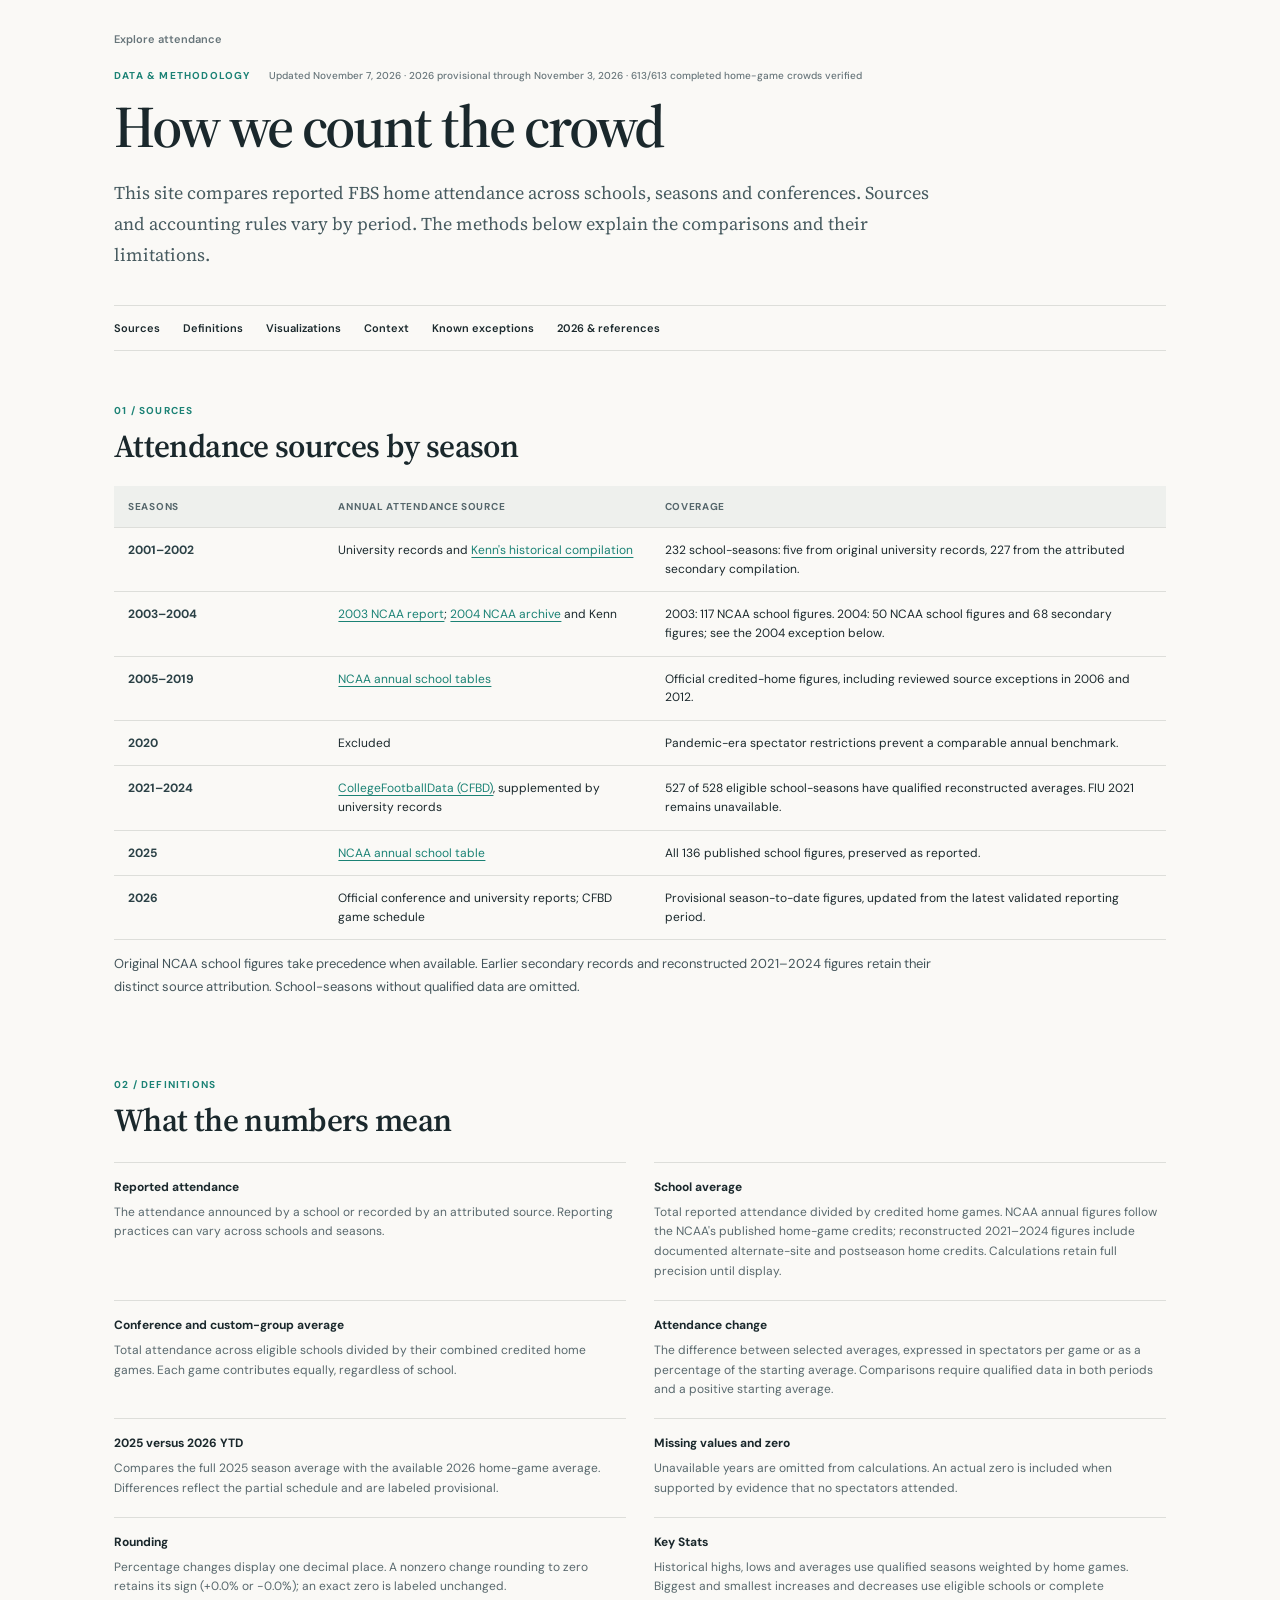
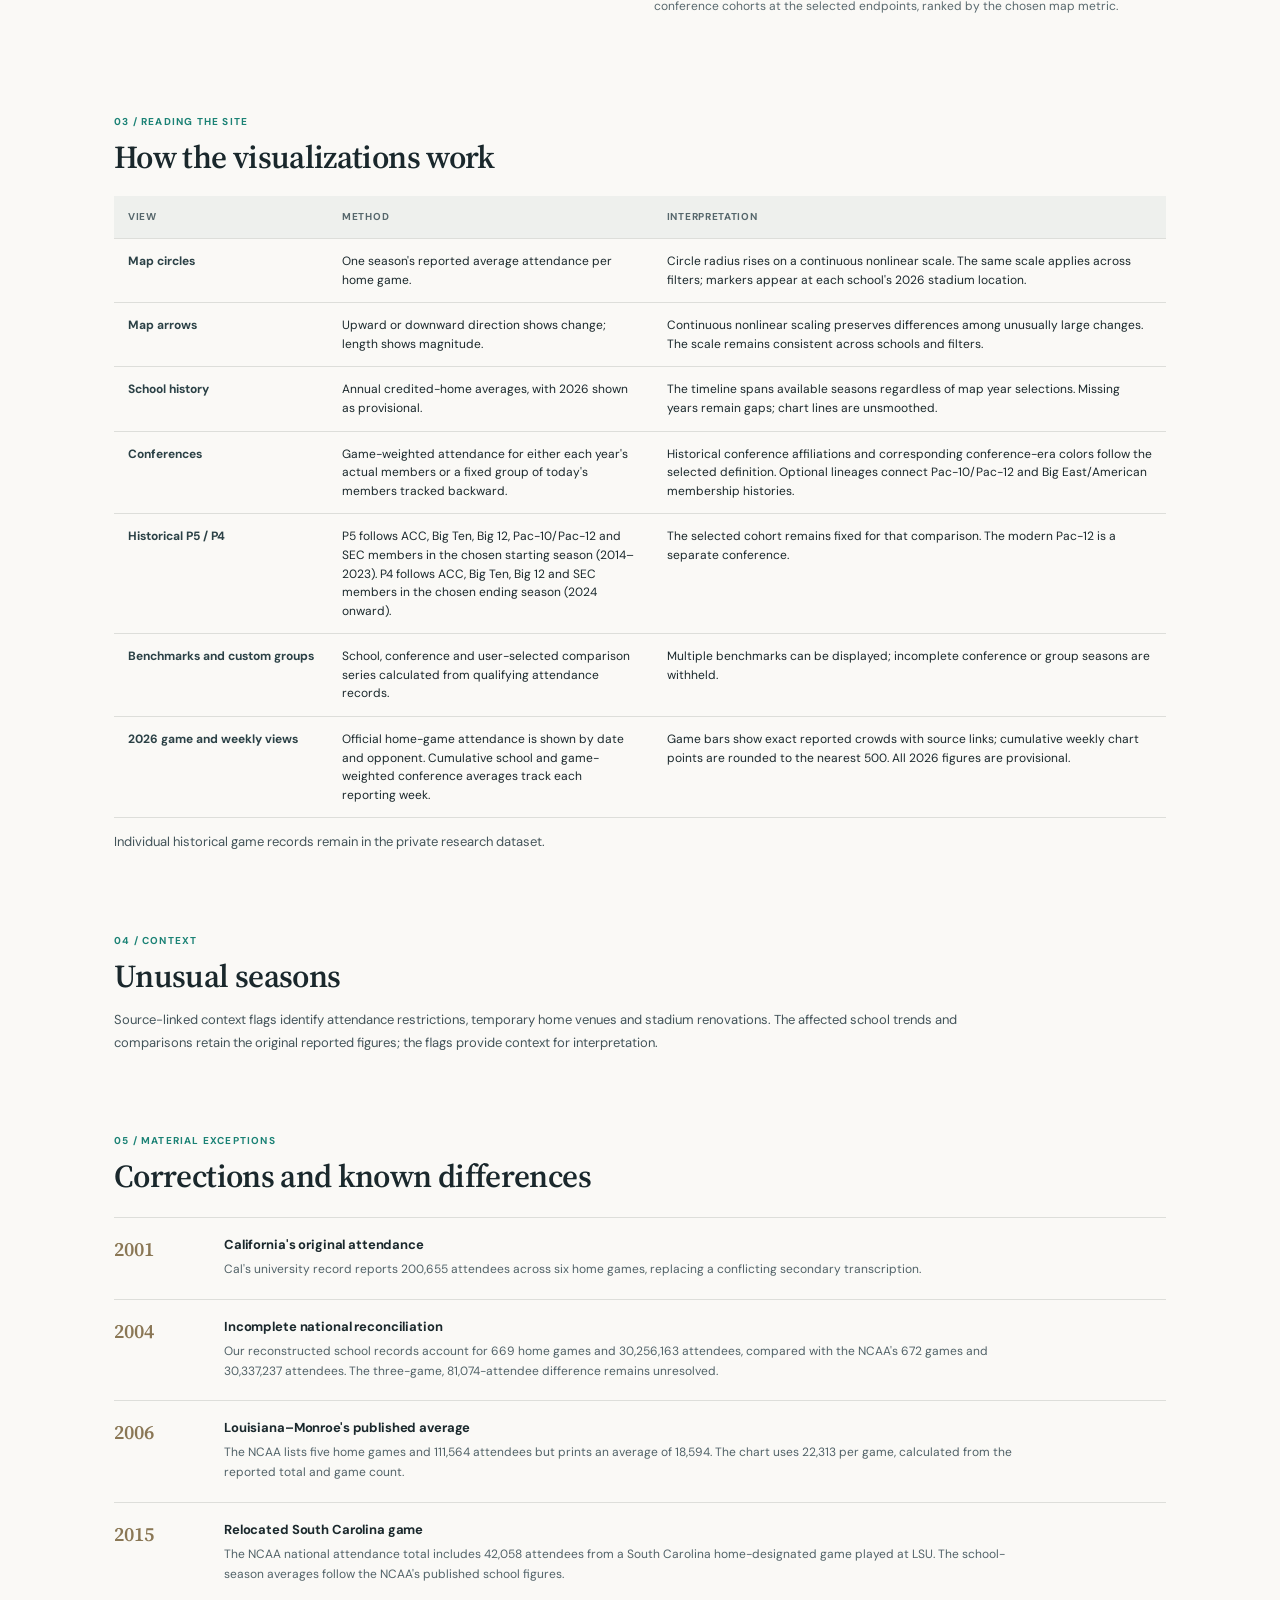
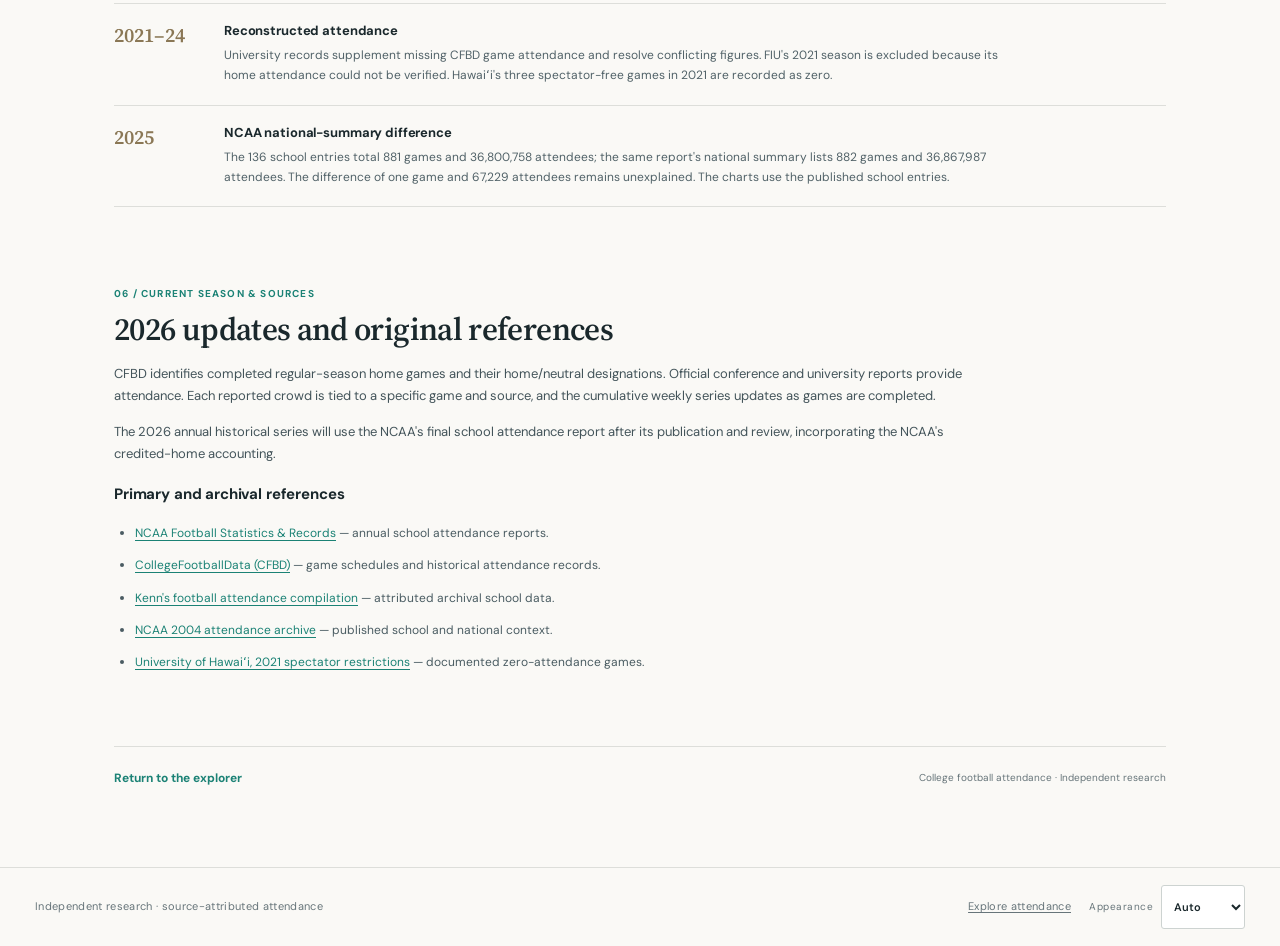
==== methodology.html @ cfe9e7eb "Remove decorative arrow glyphs from public explorer" ====
<!doctype html>
<html lang="en">
<head>
  <meta charset="utf-8">
  <meta name="viewport" content="width=device-width, initial-scale=1">
  <meta name="theme-color" content="#faf9f6">
  <meta name="description" content="Sources, calculations and limits of the college football attendance visualization.">
  <title>Data &amp; Methodology | The United States of Football</title>
  <link rel="preconnect" href="https://fonts.googleapis.com">
  <link rel="preconnect" href="https://fonts.gstatic.com" crossorigin>
  <link href="https://fonts.googleapis.com/css2?family=DM+Sans:wght@400;500;600;700&family=Source+Serif+4:wght@400;600&display=swap" rel="stylesheet">
  <link rel="stylesheet" href="./styles.css">
  <script src="./theme.js"></script>
  <link rel="stylesheet" href="./methodology.css">
</head>
<body>
<a class="skip-link" href="#methodology-content">Skip to methodology</a>
<main id="methodology-content" class="methodology-main">
  <a class="methodology-back" href="./index.html">Explore attendance</a>
  <div class="methodology-eyebrow">DATA &amp; METHODOLOGY <span>Updated November 7, 2026 · <span data-ytd-status>2026 data: provisional</span></span></div>
  <h1>How we count the crowd</h1>
  <p class="methodology-deck">This site compares reported FBS home attendance across schools, seasons and conferences. Sources and accounting rules vary by period. The methods below explain the comparisons and their limitations.</p>

  <nav class="methodology-jumps" aria-label="On this page">
    <a href="#sources">Sources</a>
    <a href="#metrics">Definitions</a>
    <a href="#views">Visualizations</a>
    <a href="#disruptions">Context</a>
    <a href="#adjustments">Known exceptions</a>
    <a href="#updates">2026 &amp; references</a>
  </nav>

  <section id="sources" class="methodology-section">
    <span class="section-index">01 / SOURCES</span>
    <h2>Attendance sources by season</h2>
    <div class="table-scroll" role="region" aria-label="Historical attendance sources by period" tabindex="0">
      <table class="methodology-table"><thead><tr><th>Seasons</th><th>Annual attendance source</th><th>Coverage</th></tr></thead><tbody>
        <tr><th scope="row">2001–2002</th><td>University records and <a href="https://kenn.com/blog/sports-attendance/ncaa-football-attendance/">Kenn's historical compilation</a></td><td>232 school-seasons: five from original university records, 227 from the attributed secondary compilation.</td></tr>
        <tr><th scope="row">2003–2004</th><td><a href="https://s3.amazonaws.com/fs.ncaa.org/Docs/stats/football_records/Attendance/2003.pdf">2003 NCAA report</a>; <a href="https://ncaanewsarchive.s3.amazonaws.com/2005/Association-wide/football-attendance-holding-steady-despite-fewer-contests---1-31-05-ncaa-news.html">2004 NCAA archive</a> and Kenn</td><td>2003: 117 NCAA school figures. 2004: 50 NCAA school figures and 68 secondary figures; see the 2004 exception below.</td></tr>
        <tr><th scope="row">2005–2019</th><td><a href="https://www.ncaa.org/championships/statistics-and-records/football/">NCAA annual school tables</a></td><td>Official credited-home figures, including reviewed source exceptions in 2006 and 2012.</td></tr>
        <tr><th scope="row">2020</th><td>Excluded</td><td>Pandemic-era spectator restrictions prevent a comparable annual benchmark.</td></tr>
        <tr><th scope="row">2021–2024</th><td><a href="https://collegefootballdata.com/">CollegeFootballData (CFBD)</a>, supplemented by university records</td><td>527 of 528 eligible school-seasons have qualified reconstructed averages. FIU 2021 remains unavailable.</td></tr>
        <tr><th scope="row">2025</th><td><a href="https://s3.amazonaws.com/fs.ncaa.org/Docs/stats/football_records/Attend.pdf">NCAA annual school table</a></td><td>All 136 published school figures, preserved as reported.</td></tr>
        <tr><th scope="row">2026</th><td>Official conference and university reports; CFBD game schedule</td><td>Provisional season-to-date figures, updated from the latest validated reporting period.</td></tr>
      </tbody></table>
    </div>
    <p>Original NCAA school figures take precedence when available. Earlier secondary records and reconstructed 2021–2024 figures retain their distinct source attribution. School-seasons without qualified data are omitted.</p>
  </section>

  <section id="metrics" class="methodology-section">
    <span class="section-index">02 / DEFINITIONS</span>
    <h2>What the numbers mean</h2>
    <dl class="methodology-definitions">
      <div><dt>Reported attendance</dt><dd>The attendance announced by a school or recorded by an attributed source. Reporting practices can vary across schools and seasons.</dd></div>
      <div><dt>School average</dt><dd>Total reported attendance divided by credited home games. NCAA annual figures follow the NCAA's published home-game credits; reconstructed 2021–2024 figures include documented alternate-site and postseason home credits. Calculations retain full precision until display.</dd></div>
      <div><dt>Conference and custom-group average</dt><dd>Total attendance across eligible schools divided by their combined credited home games. Each game contributes equally, regardless of school.</dd></div>
      <div><dt>Attendance change</dt><dd>The difference between selected averages, expressed in spectators per game or as a percentage of the starting average. Comparisons require qualified data in both periods and a positive starting average.</dd></div>
      <div><dt>2025 versus 2026 YTD</dt><dd>Compares the full 2025 season average with the available 2026 home-game average. Differences reflect the partial schedule and are labeled provisional.</dd></div>
      <div><dt>Missing values and zero</dt><dd>Unavailable years are omitted from calculations. An actual zero is included when supported by evidence that no spectators attended.</dd></div>
      <div><dt>Rounding</dt><dd>Percentage changes display one decimal place. A nonzero change rounding to zero retains its sign (+0.0% or −0.0%); an exact zero is labeled unchanged.</dd></div>
      <div><dt>Key Stats</dt><dd>Historical highs, lows and averages use qualified seasons weighted by home games. Biggest and smallest increases and decreases use eligible schools or complete conference cohorts at the selected endpoints, ranked by the chosen map metric.</dd></div>
    </dl>
  </section>

  <section id="views" class="methodology-section">
    <span class="section-index">03 / READING THE SITE</span>
    <h2>How the visualizations work</h2>
    <div class="table-scroll" role="region" aria-label="How to read attendance visualizations" tabindex="0">
      <table class="methodology-table"><thead><tr><th>View</th><th>Method</th><th>Interpretation</th></tr></thead><tbody>
        <tr><th scope="row">Map circles</th><td>One season's reported average attendance per home game.</td><td>Circle radius rises on a continuous nonlinear scale. The same scale applies across filters; markers appear at each school's 2026 stadium location.</td></tr>
        <tr><th scope="row">Map arrows</th><td>Upward or downward direction shows change; length shows magnitude.</td><td>Continuous nonlinear scaling preserves differences among unusually large changes. The scale remains consistent across schools and filters.</td></tr>
        <tr><th scope="row">School history</th><td>Annual credited-home averages, with 2026 shown as provisional.</td><td>The timeline spans available seasons regardless of map year selections. Missing years remain gaps; chart lines are unsmoothed.</td></tr>
        <tr><th scope="row">Conferences</th><td>Game-weighted attendance for either each year's actual members or a fixed group of today's members tracked backward.</td><td>Historical conference affiliations and corresponding conference-era colors follow the selected definition. Optional lineages connect Pac-10/Pac-12 and Big East/American membership histories.</td></tr>
        <tr><th scope="row">Historical P5 / P4</th><td>P5 follows ACC, Big Ten, Big 12, Pac-10/Pac-12 and SEC members in the chosen starting season (2014–2023). P4 follows ACC, Big Ten, Big 12 and SEC members in the chosen ending season (2024 onward).</td><td>The selected cohort remains fixed for that comparison. The modern Pac-12 is a separate conference.</td></tr>
        <tr><th scope="row">Benchmarks and custom groups</th><td>School, conference and user-selected comparison series calculated from qualifying attendance records.</td><td>Multiple benchmarks can be displayed; incomplete conference or group seasons are withheld.</td></tr>
        <tr><th scope="row">2026 game and weekly views</th><td>Official home-game attendance is shown by date and opponent. Cumulative school and game-weighted conference averages track each reporting week.</td><td>Game bars show exact reported crowds with source links; cumulative weekly chart points are rounded to the nearest 500. All 2026 figures are provisional.</td></tr>
      </tbody></table>
    </div>
    <p>Individual historical game records remain in the private research dataset.</p>
  </section>

  <section id="disruptions" class="methodology-section">
    <span class="section-index">04 / CONTEXT</span>
    <h2>Unusual seasons</h2>
    <p>Source-linked context flags identify attendance restrictions, temporary home venues and stadium renovations. The affected school trends and comparisons retain the original reported figures; the flags provide context for interpretation.</p>
  </section>

  <section id="adjustments" class="methodology-section">
    <span class="section-index">05 / MATERIAL EXCEPTIONS</span>
    <h2>Corrections and known differences</h2>
    <div class="exception-list">
      <article><div class="exception-year">2001</div><div><h3>California's original attendance</h3><p>Cal's university record reports 200,655 attendees across six home games, replacing a conflicting secondary transcription.</p></div></article>
      <article><div class="exception-year">2004</div><div><h3>Incomplete national reconciliation</h3><p>Our reconstructed school records account for 669 home games and 30,256,163 attendees, compared with the NCAA's 672 games and 30,337,237 attendees. The three-game, 81,074-attendee difference remains unresolved.</p></div></article>
      <article><div class="exception-year">2006</div><div><h3>Louisiana–Monroe's published average</h3><p>The NCAA lists five home games and 111,564 attendees but prints an average of 18,594. The chart uses 22,313 per game, calculated from the reported total and game count.</p></div></article>
      <article><div class="exception-year">2015</div><div><h3>Relocated South Carolina game</h3><p>The NCAA national attendance total includes 42,058 attendees from a South Carolina home-designated game played at LSU. The school-season averages follow the NCAA's published school figures.</p></div></article>
      <article><div class="exception-year">2021–24</div><div><h3>Reconstructed attendance</h3><p>University records supplement missing CFBD game attendance and resolve conflicting figures. FIU's 2021 season is excluded because its home attendance could not be verified. Hawaiʻi's three spectator-free games in 2021 are recorded as zero.</p></div></article>
      <article><div class="exception-year">2025</div><div><h3>NCAA national-summary difference</h3><p>The 136 school entries total 881 games and 36,800,758 attendees; the same report's national summary lists 882 games and 36,867,987 attendees. The difference of one game and 67,229 attendees remains unexplained. The charts use the published school entries.</p></div></article>
    </div>
  </section>

  <section id="updates" class="methodology-section">
    <span class="section-index">06 / CURRENT SEASON &amp; SOURCES</span>
    <h2>2026 updates and original references</h2>
    <p>CFBD identifies completed regular-season home games and their home/neutral designations. Official conference and university reports provide attendance. Each reported crowd is tied to a specific game and source, and the cumulative weekly series updates as games are completed.</p>
    <p>The 2026 annual historical series will use the NCAA's final school attendance report after its publication and review, incorporating the NCAA's credited-home accounting.</p>
    <h3>Primary and archival references</h3>
    <ul class="methodology-references">
      <li><a href="https://www.ncaa.org/championships/statistics-and-records/football/">NCAA Football Statistics &amp; Records</a> — annual school attendance reports.</li>
      <li><a href="https://collegefootballdata.com/">CollegeFootballData (CFBD)</a> — game schedules and historical attendance records.</li>
      <li><a href="https://kenn.com/blog/sports-attendance/ncaa-football-attendance/">Kenn's football attendance compilation</a> — attributed archival school data.</li>
      <li><a href="https://ncaanewsarchive.s3.amazonaws.com/2005/Association-wide/football-attendance-holding-steady-despite-fewer-contests---1-31-05-ncaa-news.html">NCAA 2004 attendance archive</a> — published school and national context.</li>
      <li><a href="https://hawaiiathletics.com/news/2021/11/1/football-warriors-host-aztecs-in-first-full-capacity-crowd-at-ching-complex.aspx">University of Hawaiʻi, 2021 spectator restrictions</a> — documented zero-attendance games.</li>
    </ul>
  </section>

  <div class="methodology-bottom"><a href="./index.html">Return to the explorer</a><span>College football attendance · Independent research</span></div>
</main>
<footer class="site-footer">
  <span>Independent research · source-attributed attendance</span>
  <div class="site-footer-actions">
    <a href="./index.html">Explore attendance</a>
    <label class="theme-picker footer-theme"><span>Appearance</span><select id="themeMode" aria-label="Appearance" title="Appearance"><option value="auto">Auto</option><option value="light">Light</option><option value="dark">Dark</option></select></label>
  </div>
</footer>
<script type="module">
  const nodes = document.querySelectorAll("[data-ytd-status]");
  try {
    const response = await fetch("./data/freshness.json", {cache: "no-store"});
    if (!response.ok) throw new Error("Audit not accessible");
    const audit = await response.json();
    if (audit.season_status !== "provisional" || !Number.isInteger(audit.matched_games) ||
        !Number.isInteger(audit.qualifying_games) || audit.matched_games > audit.qualifying_games)
      throw new Error("Invalid provisional audit");
    const when = new Date(audit.data_through).toLocaleDateString("en-US", {
      timeZone: "UTC", year: "numeric", month: "long", day: "numeric"
    });
    const label = "2026 provisional through " + when + " · " +
      audit.matched_games + "/" + audit.qualifying_games + " completed home-game crowds verified" +
      (audit.missing_games ? " · " + audit.missing_games + " missing" : "");
    nodes.forEach(node => {node.textContent = label;});
  } catch {
    nodes.forEach(node => {node.textContent = "2026 provisional YTD · latest audit unavailable";});
  }
</script>
</body>
</html>
---- styles.css ----
:root{--paper:#faf9f6;--ink:#1a282c;--soft:#67757a;--rule:#dddeda;--rise:#1b8275;--fall:#ba6046;--neutral:#52636a;--gold:#a78c50;}
*{box-sizing:border-box}
html{scroll-behavior:smooth}
body{margin:0;background:var(--paper);color:var(--ink);font:14px/1.5 "DM Sans",Arial,sans-serif;-webkit-font-smoothing:antialiased}
button,select{font:inherit}
button{cursor:pointer}
button:focus-visible,select:focus-visible,a:focus-visible,input:focus-visible,summary:focus-visible,[role="button"]:focus-visible{outline:2px solid #bd8940;outline-offset:3px}
a{color:var(--rise);text-underline-offset:3px}
[hidden]{display:none!important}
.visually-hidden{position:absolute;width:1px;height:1px;padding:0;margin:-1px;overflow:hidden;clip:rect(0,0,0,0);white-space:nowrap;border:0}
.skip-link{position:absolute;top:-80px;left:12px;padding:8px;background:white;z-index:50}
.skip-link:focus{top:12px}
main{max-width:1258px;margin:0 auto;padding:0 24px 50px}
.page-intro{display:flex;align-items:baseline;justify-content:space-between;gap:24px;padding:25px 0 20px}
.page-intro h1{font:600 clamp(21px,2.4vw,30px)/1.18 "Source Serif 4",Georgia,serif;letter-spacing:-.018em;margin:0}
.page-intro p{margin:0;color:var(--soft);font-size:12px;white-space:nowrap}
.controls-bar{border-block:1px solid var(--rule);padding:11px 0;display:flex;gap:12px;align-items:end;flex-wrap:wrap}
.field{display:flex;flex-direction:column;gap:4px;min-width:82px}
.field>span{font-size:10px;letter-spacing:.075em;font-weight:700;color:var(--soft)}
.field select{height:34px;width:100%;min-width:0;padding:5px 25px 5px 8px;border:1px solid #cdd3d1;border-radius:3px;background:#fff;color:var(--ink);max-width:100%}
.field select:hover{border-color:#8e9a9c}
.comparison-divider{align-self:end;line-height:34px;color:var(--soft)}
.focus-field{min-width:190px;max-width:230px;flex:1.1}
.conference-field{min-width:147px;max-width:205px;flex:1}
.school-field{min-width:177px;max-width:250px;flex:1.4}
.metric-switch{display:flex;align-items:center;border:1px solid #cdd3d1;border-radius:3px;margin-left:auto;overflow:hidden;min-height:34px}
.metric-button{background:transparent;border:0;color:#49585d;font-size:12px;padding:7px 10px;white-space:nowrap}
.metric-button+.metric-button{border-left:1px solid var(--rule)}
.metric-button:hover{background:#eff1ef}
.metric-button.active{background:#263e44;color:#fff}
.metric-button:disabled{cursor:not-allowed;opacity:.4}
.context-note{font-size:12px;color:var(--soft);margin:8px 0 12px;min-height:18px}
.map-layout{width:100%;display:grid;grid-template-columns:minmax(0,1.75fr) minmax(320px,1fr);gap:22px;align-items:start}
.map-card{min-width:0}
.map-topline{display:flex;align-items:baseline;justify-content:space-between;padding:3px 0 9px}
.map-topline h2{font:600 19px/1.2 "Source Serif 4",Georgia,serif;margin:0}
.map-topline span{color:var(--soft);font-size:12px;font-variant-numeric:tabular-nums}
.map-stage{position:relative;width:100%;max-width:1060px;margin:0 auto;aspect-ratio:960/585;overflow:hidden;touch-action:pan-y}
#atlasMap{width:100%;height:100%;display:block;outline:none;touch-action:none}
.state-shape{fill:#eff0eb;stroke:#d4dad5;stroke-width:.85;vector-effect:non-scaling-stroke}
.map-marker{cursor:pointer;outline:none}
.marker-hit-circle{fill:transparent;stroke:none;pointer-events:all}
.marker-hit-shaft,.marker-hit-tip{fill:none;stroke:transparent;stroke-width:12px;pointer-events:stroke;vector-effect:non-scaling-stroke;stroke-linecap:round;stroke-linejoin:round}
.marker-ring{stroke:#fff;stroke-width:1.15;vector-effect:non-scaling-stroke;pointer-events:none}
.marker-arrow{fill:none;stroke-linecap:round;vector-effect:non-scaling-stroke;opacity:.96;pointer-events:none}
.marker-tip{fill:none;stroke-linecap:round;stroke-linejoin:round;vector-effect:non-scaling-stroke;opacity:.96;pointer-events:none}
.map-marker.muted .marker-arrow,.map-marker.muted .marker-tip,.map-marker.muted .marker-ring{opacity:.17}
.map-marker.muted:hover .marker-arrow,.map-marker.muted:hover .marker-tip,.map-marker.muted:hover .marker-ring,
.map-marker.muted:focus-visible .marker-arrow,.map-marker.muted:focus-visible .marker-tip,.map-marker.muted:focus-visible .marker-ring{opacity:.85}
.map-marker.active .marker-arrow,.map-marker.active .marker-tip{opacity:1;filter:drop-shadow(0 0 2px #fff) drop-shadow(0 0 1px #182d32)}
.map-marker.active .marker-ring{stroke:#243d44;stroke-width:1.7px}
.map-marker.hovered .marker-arrow,.map-marker.hovered .marker-tip{opacity:1;stroke-width:2px;filter:drop-shadow(0 0 1.6px #fff) drop-shadow(0 0 1px #243d44)}
.map-marker.hovered .marker-ring{opacity:1;filter:drop-shadow(0 0 2px #fff)}
.map-tooltip{position:absolute;z-index:4;pointer-events:none;background:#fff;border:1px solid #d5dcd9;box-shadow:0 5px 20px #152f2a1c;padding:10px 12px;max-width:235px;min-width:150px;border-radius:3px;font-size:12px}
.map-tooltip b{display:block;font-size:13px}
.map-tooltip span{display:block;font-size:15px;font-weight:700;margin:3px 0}
.map-tooltip small{display:block;font-size:11px;color:var(--soft);line-height:1.4}
.map-school-chooser{position:absolute;z-index:6;width:235px;max-width:calc(100% - 12px);max-height:265px;overflow-y:auto;background:#fff;border:1px solid #d5dcd9;box-shadow:0 7px 22px #152f2a28;border-radius:4px;padding:5px;pointer-events:auto}
.map-school-chooser[hidden]{display:none}
.map-chooser-head{display:flex;align-items:center;justify-content:space-between;padding:4px 8px 6px;color:#34474b;font-size:12px}
.map-chooser-close{border:0;background:transparent;color:#52636a;font-size:19px;cursor:pointer;padding:0 3px;line-height:1.2}
.map-chooser-option{width:100%;display:flex;align-items:center;justify-content:space-between;gap:10px;border:0;border-top:1px solid #e8ece9;background:#fff;color:#20363b;text-align:left;padding:9px 8px;cursor:pointer;font-size:12px}
.map-chooser-option small{font-size:11px;color:#66777c;white-space:nowrap}
.map-chooser-option:hover,.map-chooser-option:focus-visible{background:#eef3f1;outline-offset:-2px}
@media (pointer:coarse){.marker-hit-shaft,.marker-hit-tip{stroke-width:18px}}
.map-zoom{position:absolute;bottom:9px;right:9px;display:flex;gap:2px}
.map-zoom button{width:32px;height:32px;border:1px solid #d2d6d2;background:#fff;color:#45545a;font-size:16px;border-radius:2px}
.map-zoom button:hover{background:#f1f2ef}
.map-zoom #zoomReset{font-size:10px;font-weight:600}
.map-footer{display:flex;align-items:center;justify-content:space-between;flex-wrap:wrap;gap:8px;border-top:1px solid var(--rule);padding:9px 0 0}
.map-legend{display:flex;align-items:center;gap:12px;flex-wrap:wrap;font-size:11px;color:#4e5b60}
.legend-item{display:flex;align-items:center;gap:5px;white-space:nowrap}
.legend-symbol{display:inline-block;width:9px;height:9px;border-radius:50%;background:var(--rise)}
.legend-symbol.rise,.legend-symbol.fall{width:15px;height:2px;border-radius:0;position:relative;transform-origin:center}
.legend-symbol.rise{color:var(--rise);transform:rotate(-26deg)}
.legend-symbol.fall{background:var(--fall);color:var(--fall);transform:rotate(26deg)}
.legend-symbol.rise::after,.legend-symbol.fall::after{content:"";position:absolute;right:-1px;top:-3px;width:6px;height:6px;border-top:2px solid currentColor;border-right:2px solid currentColor;transform:rotate(45deg)}
.legend-symbol.unavailable{background:transparent;border:1px solid #7f908f}
.legend-symbol.muted{background:#a4adab;opacity:.6}
.legend-symbol.flat{width:12px;height:2px;border-radius:0;background:#52636a;position:relative}
.legend-symbol.flat::after{content:"";position:absolute;right:0;top:-2.5px;width:5px;height:5px;border-top:1.6px solid #52636a;border-right:1.6px solid #52636a;transform:rotate(45deg)}
.map-length-key{display:flex;align-items:center;gap:13px;flex-wrap:wrap;margin:0 0 10px;font-size:11px;color:#667377}
.map-length-key[hidden],#flatLegendItem[hidden]{display:none}
.map-length-lead{font-weight:600;color:#4e5b60}
.map-length-samples{display:flex;align-items:center;gap:17px;flex-wrap:wrap}
.map-length-item{display:flex;align-items:center;gap:2px;white-space:nowrap;font-variant-numeric:tabular-nums}
.map-length-item svg{display:block;width:40px;height:30px;flex:none}
.map-footnote{font-size:11px;color:var(--soft)}
.legend-explainer{margin:4px 0 10px;font-size:11px;color:#778184}
.stats-grid{display:grid;grid-template-columns:repeat(2,minmax(0,1fr));border-block:1px solid var(--rule);gap:0;margin:0 0 17px;align-items:stretch}
.stat{padding:10px 8px;display:flex;flex-direction:column;align-items:start;gap:4px;min-width:0}
.stat:nth-of-type(odd){border-right:1px solid var(--rule)}
.stat:nth-of-type(-n+2){border-bottom:1px solid var(--rule)}
.stat span{font-size:10px;letter-spacing:.06em;color:var(--soft);font-weight:700;white-space:nowrap}
.stat strong{font:600 22px/1.15 "Source Serif 4",Georgia,serif;white-space:nowrap;font-variant-numeric:tabular-nums}
.stat small{font-size:11px;color:var(--soft);line-height:1.2;max-width:100%;overflow:hidden;text-overflow:ellipsis;white-space:nowrap}
.school-card{display:grid;grid-template-columns:repeat(2,minmax(0,1fr));column-gap:12px;row-gap:8px;padding:2px 0 6px;margin-bottom:9px}
.school-summary-heading{grid-column:1 / -1;min-width:0}
.school-summary-heading h2{font:600 21px/1.2 "Source Serif 4",Georgia,serif;margin:0;color:var(--ink)}
.school-summary-heading h2::after{content:none}
.conference-link{background:none;border:0;padding:2px 0;color:#526975;font-size:11px;text-align:left;text-decoration:underline;text-decoration-style:dotted;text-underline-offset:3px}
.conference-link:hover{color:#1b8275}
.school-stat{display:flex;flex-direction:column;gap:2px;min-width:95px}
.school-stat--change{grid-column:1/-1}
.school-stat span{font-size:10px;color:var(--soft)}
.school-stat strong{font-size:19px;letter-spacing:-.025em;font-variant-numeric:tabular-nums}
.school-source{display:flex;grid-column:1/-1;gap:8px;align-items:center;color:var(--soft);font-size:11px;max-width:none}
.school-source a{white-space:nowrap}
.school-source[hidden]{display:none}
.source-exception{grid-column:1/-1;font-size:11px;color:#6b6660;margin:0}
.trends-section,.game-details-section{margin:22px 0 26px}
.section-heading{display:flex;align-items:baseline;gap:15px;flex-wrap:wrap;margin-bottom:13px}
.section-heading h2{font:600 21px/1.25 "Source Serif 4",Georgia,serif;margin:0}
.section-subtitle{font-size:11px;color:var(--soft)}
.trend-controls{display:flex;align-items:end;gap:12px;flex-wrap:wrap}
.trend-controls .field{min-width:165px;max-width:285px}
.additional-benchmark-row{display:flex;flex-basis:100%;width:100%;align-items:end;flex-wrap:wrap;gap:12px;padding-top:3px}
.additional-benchmark-row .field{flex:0 1 300px}
.season-availability-note{font-size:11px;line-height:1.5;color:var(--soft);margin:7px 0 0}
.subtle-check{font-size:11px;color:var(--soft);display:flex;align-items:center;gap:6px;min-height:34px}
.subtle-check input{accent-color:var(--rise)}
.custom-group-controls{display:flex;gap:9px;align-items:end;flex-wrap:wrap;padding:8px 0}
.custom-group-controls .field{min-width:180px}
.text-button{height:34px;border:1px solid #cfd6d2;background:white;padding:0 12px;color:var(--ink)}
.group-chips{display:flex;gap:6px;align-items:center;flex-wrap:wrap}
.group-chip{border:1px solid #cfd6d2;border-radius:16px;background:#fff;font-size:11px;padding:5px 9px;color:var(--ink)}
.group-chip:hover{border-color:var(--fall)}
.trend-membership-note,.trend-coverage-note,.game-source-note{font-size:11px;color:var(--soft);margin:8px 0;line-height:1.5}
.chart-key{display:flex;gap:18px;flex-wrap:wrap;align-items:center;margin:8px 0;font-size:11px;color:#435056}
.chart-key>span{display:inline-flex;gap:7px;align-items:center}
.swatch{display:inline-block;width:21px;height:2px;background:var(--rise)}
.swatch.school-b{background:var(--fall)}
.swatch.conference{background:var(--gold);border-top:1px dashed #faf9f6}
.chart-container,.game-chart-wrap{width:100%;overflow:hidden}
.chart-container svg,.game-chart-wrap svg{width:100%;height:auto;display:block;overflow:visible}
.chart-grid .tick line{stroke:#e3e6e2}
.chart-axis path,.chart-axis line{stroke:#bfc8c4;stroke-width:.6}
.chart-axis text{font:11px "DM Sans",Arial,sans-serif;fill:#69777a}
.chart-line{fill:none;stroke-linejoin:round;stroke-linecap:round}
.period-label{font-size:10px;fill:#9c916f;letter-spacing:.015em}
.weekly-trend-wrap{margin:12px 0 15px}
.weekly-trend-wrap .trend-coverage-note{font-weight:600;color:var(--ink)}
.game-details-section{border-top:1px solid var(--rule);padding-top:19px}
.game-table-wrap{overflow-x:auto}
.game-table{border-collapse:collapse;width:100%;font-size:12px;text-align:left}
.game-table th{font-size:10px;font-weight:700;letter-spacing:.07em;color:#6a777b;border-bottom:1px solid var(--rule);padding:7px 9px}
.game-table td{border-bottom:1px solid #e8eae6;padding:7px 9px;font-variant-numeric:tabular-nums}
.game-table tr:hover td{background:#f0f2ed}
.game-attendance-cell{display:flex;align-items:center;gap:13px}
.game-attendance-number{min-width:70px;text-align:right;font-weight:600}
.game-source-link{display:block;width:max-content;margin-top:3px;font-size:10px}
.game-sellout-badge{display:inline-flex;align-items:center;flex-shrink:0;white-space:nowrap;border:1px solid #a8cbc0;border-radius:3px;padding:2px 6px;color:#216759;background:#edf5f1;text-decoration:none;font:600 10px/1.2 "DM Sans",Arial,sans-serif}
.game-sellout-badge:hover{background:#dcefe7;text-decoration:underline}
.game-bar-track{flex:1;min-width:70px;max-width:360px;height:9px;background:#ecefeb;position:relative;border-radius:1px}
.game-bar-fill{display:block;height:100%;background:var(--school-primary,#52636a);border-radius:1px}
.game-bar-unavailable{font-weight:400;color:var(--soft)}
.quick-trend{grid-column:1/-1;min-width:0;margin-top:5px;position:relative}
.quick-trend-heading{display:flex;align-items:baseline;justify-content:space-between;gap:9px}
.quick-trend-heading span{font-size:11px;font-weight:700;letter-spacing:.055em;text-transform:uppercase;color:var(--soft)}
.quick-trend-heading a{font-size:10px;white-space:nowrap}
#quickTrendEmpty{font-size:11px;color:var(--soft);margin:8px 0}
#quickTrendChart{width:100%;height:auto;margin-top:2px;display:block}
.quick-trend-tooltip{position:absolute;top:24px;right:6px;z-index:2;pointer-events:none;border:1px solid #d5dcd9;background:#fff;color:#24373c;font-size:11px;line-height:1.4;box-shadow:0 3px 12px #182f2d24;padding:5px 8px;border-radius:3px;max-width:84%}
.quick-dot-hit{cursor:crosshair}
.quick-dot-hit:focus-visible{outline:none;stroke:#9c7235;stroke-width:1.5px}
.quick-trend-axis text{font:11px "DM Sans",Arial,sans-serif;fill:var(--soft)}
.quick-trend-axis path,.quick-trend-axis line{stroke:#cbd1cc}
.quick-trend-note{font:10px "DM Sans",Arial,sans-serif;fill:#78817e}
.movers-section{border-top:1px solid var(--rule);margin:18px 0 22px;padding-top:15px}
.movers-section h2{font:600 17px/1.2 "Source Serif 4",Georgia,serif;margin:0}
.movers-heading{display:flex;align-items:center;justify-content:space-between;gap:8px;flex-wrap:wrap}
.mover-type-switch{display:inline-flex;border:1px solid var(--rule);border-radius:2px;overflow:hidden}
.mover-type-button{font:600 10px "DM Sans",Arial,sans-serif;padding:5px 7px;border:0;background:#fff;color:var(--soft);cursor:pointer}
.mover-type-button+.mover-type-button{border-left:1px solid var(--rule)}
.mover-type-button.active{background:#273f45;color:#fff}
.mover-type-button:focus-visible{outline:2px solid #bd8940;outline-offset:-2px}
.movers-section>p{color:var(--soft);font-size:10px;line-height:1.4;margin:5px 0 9px}
.mover-list{display:grid;grid-template-columns:repeat(2,minmax(0,1fr));column-gap:24px;row-gap:0}
.mover-item{display:grid;grid-template-columns:minmax(0,1fr) auto;grid-template-areas:"label label" "school value";column-gap:10px;row-gap:3px;min-width:0;padding:10px 8px;border:0;border-bottom:1px solid var(--rule);background:transparent;color:var(--ink);text-align:left;cursor:pointer;font-family:inherit}
.mover-item:hover{background:#f0f2ee}
.mover-item:focus-visible{outline:2px solid #bd8940;outline-offset:1px}
.mover-item:disabled{opacity:.5;cursor:default}
.mover-label{grid-area:label;font-size:10px;letter-spacing:.035em;color:var(--soft);text-transform:uppercase;font-weight:700}
.mover-school{grid-area:school;font-size:12px;white-space:nowrap;text-overflow:ellipsis;overflow:hidden}
.mover-value{grid-area:value;font-size:12px;font-weight:700;font-variant-numeric:tabular-nums;text-align:right}
.mover-value small{display:block;color:var(--soft);font-size:10px;font-weight:400}
#additionalBenchmarkField{min-width:170px}
.methodology{border-top:1px solid var(--rule);font-size:12px;color:#667478;padding:17px 0;max-width:850px}
.methodology summary{cursor:pointer;color:var(--ink);font-weight:600}
.methodology p{margin:11px 0}
.site-footer{border-top:1px solid var(--rule);display:flex;align-items:center;justify-content:space-between;flex-wrap:wrap;gap:12px 20px;padding:17px max(24px,calc((100vw - 1210px)/2));font-size:11px;letter-spacing:.03em;color:var(--soft)}
.site-footer a{color:inherit;text-underline-offset:2px}
.site-footer-actions{display:flex;align-items:center;gap:18px;flex-wrap:wrap}
.site-footer-actions a{display:inline-flex;align-items:center;min-height:44px}
@media(max-width:1050px){
 .map-layout{grid-template-columns:minmax(0,1fr)}
 .map-sidebar{display:block}
 .map-sidebar .quick-trend{align-self:start}
 .school-card{max-width:680px}
}
@media(max-width:960px){
 .page-intro{align-items:start;flex-direction:column;gap:4px}
 .metric-switch{margin-left:0}
 .controls-bar{gap:10px}
 .stat{padding:11px 10px;gap:7px}
 .stat strong{font-size:18px}
}
@media(max-width:620px){
 main{padding:0 13px 32px}
 .page-intro{padding:19px 0 15px}
 .page-intro h1{font-size:23px}
 .page-intro p{font-size:11px;white-space:normal}
 .controls-bar{display:grid;grid-template-columns:minmax(0,1fr) 13px minmax(0,1fr);gap:8px}
 .conference-field{grid-column:1 / 3;max-width:none}
 .school-field{grid-column:3 / 4;max-width:none;min-width:0}
 .metric-switch{grid-column:1 / -1;width:100%}
 .metric-button{flex:1;padding:7px 4px;font-size:11px}
 .field{min-width:0}
 .field>span{font-size:9px}
 .map-topline h2{font-size:18px}
 /* Match viewBox; remove vertical letterboxing on phones. */
 #atlasMap{height:100%}
 .map-footer{gap:4px}
 .map-legend{gap:10px}
 .map-footnote{width:100%;font-size:10px}
 .legend-explainer{font-size:10px}
 .map-sidebar{display:block}
 .mover-list{grid-template-columns:minmax(0,1fr)}
 #largestRise,#smallestRise,#largestFall,#smallestFall{grid-area:auto}
 .stats-grid{display:grid;grid-template-columns:repeat(2,minmax(0,1fr));margin:11px 0 15px}
 .stat{min-width:0;justify-content:space-between;padding:10px 5px}
 .stat:nth-of-type(2){border-right:0}
 .stat:nth-of-type(-n+2){border-bottom:1px solid var(--rule)}
 .stat span{font-size:9px}
 .stat strong{font-size:18px}
 .school-card{gap:12px}
 .school-summary-heading{width:100%}
 .school-stat{min-width:75px}
 .school-source{flex-basis:100%;max-width:none}
 .trend-controls{display:grid;grid-template-columns:repeat(2,minmax(0,1fr));gap:9px}
 .trend-controls .field{min-width:0;max-width:none}
 .additional-benchmark-row{grid-column:1/-1}
 .additional-benchmark-row .field{min-width:0;max-width:100%;flex:1 1 160px}
 .trend-controls .subtle-check{min-height:25px}
 .chart-key{gap:10px}
 .section-heading h2{font-size:19px}
 .chart-container,.game-chart-wrap{overflow-x:auto;overscroll-behavior-x:contain}
 .chart-container svg,.game-chart-wrap svg{min-width:760px}
 .chart-axis text{font-size:10px}
 .game-table{font-size:11px}
 .site-footer{padding:14px 13px;flex-direction:column;align-items:flex-start;font-size:11px}
 .site-footer-actions{width:100%;justify-content:space-between;gap:10px}
}
@media(prefers-reduced-motion:reduce){html{scroll-behavior:auto}}

/* The trend remains one comparison surface: compact benchmark chips and an inline summary. */
.trend-controls .text-button{align-self:end}
.benchmark-chips{display:flex;align-items:center;flex-wrap:wrap;gap:6px;margin-top:9px}
.benchmark-chip{border:1px solid #d2d8d4;background:#fff;border-radius:18px;padding:5px 9px;font-size:11px;color:#34454a;display:inline-flex;align-items:center;gap:8px}
.benchmark-chip i{width:16px;height:3px;display:inline-block;flex:none;-webkit-mask-image:repeating-linear-gradient(90deg,#000 0 5px,transparent 5px 8px);mask-image:repeating-linear-gradient(90deg,#000 0 5px,transparent 5px 8px)}
.benchmark-chip:hover{border-color:#8a9b9b}
.benchmark-chip.primary-benchmark{background:#f2f4f0;border-color:#b9c4bf}
.benchmark-chip.primary-benchmark:hover{border-color:#b9c4bf}
.map-sidebar{min-width:0}
.benchmark-chip:focus-visible{outline:2px solid #bd8940;outline-offset:2px}
.chart-key{min-height:16px}
.chart-key .key-line{display:inline-block;width:24px;height:4px;flex:none;border:1px solid #0002}
.chart-key .key-line.dashed{-webkit-mask-image:repeating-linear-gradient(90deg,#000 0 7px,transparent 7px 11px);mask-image:repeating-linear-gradient(90deg,#000 0 7px,transparent 7px 11px)}
.chart-key>span{white-space:nowrap}
.chart-container{position:relative}
.conference-period-band{fill:#bcab83;opacity:.065}
.conference-period-boundary{stroke:#ad9d77;stroke-width:.65;stroke-opacity:.45}
.period-label{font-size:10px;fill:#938567;letter-spacing:.025em}
.chart-hover-rule{stroke:#7b8b8c;stroke-width:1;stroke-dasharray:3 3;pointer-events:none}
.chart-hover-point{stroke:#fff;stroke-width:1.5;pointer-events:none}
.chart-end-leader{fill:none;stroke-width:1;stroke-opacity:.68}
.trend-tooltip{position:absolute;right:97px;top:45px;z-index:5;border:1px solid #d9deda;border-radius:3px;background:rgba(255,255,255,.97);box-shadow:0 5px 20px #152f2a12;pointer-events:none;padding:10px 12px;min-width:185px;max-width:265px;font-size:11px}
.trend-tooltip strong{display:block;font-size:12px;margin-bottom:5px}
.trend-tooltip .tooltip-series{display:flex;justify-content:space-between;gap:14px;margin-top:3px}
.trend-tooltip .tooltip-series span{display:flex;align-items:center;gap:5px;max-width:170px}
.trend-tooltip .tooltip-series i{display:inline-block;width:9px;height:3px;flex:none}
.trend-tooltip .tooltip-series b{font-variant-numeric:tabular-nums;font-weight:600;white-space:nowrap}
.trend-tooltip small{display:block;margin-top:5px;color:#6f7879}
.trend-stats-wrap{overflow-x:auto;overscroll-behavior-x:contain;margin:13px 0 2px}
.trend-stats-table{border-collapse:collapse;width:100%;min-width:830px;font-size:11px}
.trend-stats-table th{color:#6f7a7b;text-align:right;letter-spacing:.04em;font-size:10px;font-weight:600;white-space:nowrap;border-bottom:1px solid var(--rule);padding:7px 8px}
.trend-stats-table th:first-child,.trend-stats-table td:first-child{text-align:left}
.trend-stats-table td{padding:8px;border-bottom:1px solid #e9ece8;text-align:right;font-variant-numeric:tabular-nums;white-space:nowrap}
.trend-stats-table td:first-child{font-weight:600}
.trend-stats-table tr.school-series{background:color-mix(in srgb,var(--series-color) 5%,white)}
.trend-stats-table tr.school-series td:first-child{box-shadow:inset 3px 0 var(--series-color)}
.trend-stats-table .series-swatch{display:inline-block;width:20px;height:4px;margin-right:7px;vertical-align:middle;border:1px solid #0002}
.trend-stats-table .benchmark-swatch{-webkit-mask-image:repeating-linear-gradient(90deg,#000 0 5px,transparent 5px 8px);mask-image:repeating-linear-gradient(90deg,#000 0 5px,transparent 5px 8px)}
.trend-stats-table .provisional{color:#687879}
@media(max-width:620px){
 .trend-controls{grid-template-columns:repeat(2,minmax(0,1fr))}
 .trend-controls .text-button{grid-column:1 / -1}
 .trend-tooltip{top:36px;max-width:220px}
 .trend-stats-table{min-width:790px}
 .benchmark-chip{font-size:10px}
}

/* Factual attendance context, visually secondary to the reported observation. */
.disruption-notice{grid-column:1/-1;margin:0;font-size:10.5px;line-height:1.4;color:#755d3e}
.disruption-notice strong{font-weight:700}
.disruption-notice a{white-space:nowrap}
.map-tooltip .disruption-tooltip-note,.trend-tooltip .disruption-tooltip-note{border-top:1px solid #e6ddd0;padding-top:5px;margin-top:7px;color:#815e30}
.mover-context-marker{font-weight:600;color:#936c3a;font-size:10px}
.quick-disruption,.disruption-ring{vector-effect:non-scaling-stroke}

/* The map filter is one exclusive choice; only its relevant secondary picker appears. */
.map-custom-group{display:flex;align-items:end;gap:7px;flex-wrap:wrap;max-width:540px}
.map-custom-group .field{min-width:175px;flex:1}
.map-custom-group .group-chips{display:flex;gap:4px;align-items:center;flex-wrap:wrap;min-height:28px;font-size:11px}
#mapFocusNote{font-size:11px;padding:0;margin-top:7px;min-height:0}
#keyStatsMembershipField{min-width:180px;max-width:230px}
.movers-heading{justify-content:flex-start}
.movers-heading h2{margin-right:10px}
@media(max-width:690px){.focus-field,.conference-field,.school-field{min-width:140px;max-width:none}.map-custom-group{width:100%}.metric-switch{margin-left:0}}


/* Appearance: preserve the existing editorial light palette by default. */
:root{--surface:#fff;--surface-hover:#f0f2ed;--field-border:#cdd3d1;--chart-grid:#e3e6e2;--chart-axis:#69777a;--map-land:#eff0eb;--map-border:#d4dad5;--map-muted:#929c9b}
.theme-picker{display:inline-flex;align-items:center;flex:none;gap:8px}
.footer-theme>span{font-size:10px;letter-spacing:.05em;color:var(--soft)}
.theme-picker select{font:600 11px/1.3 "DM Sans",Arial,sans-serif;cursor:pointer;min-height:44px;width:84px;border:1px solid var(--field-border);border-radius:3px;background:var(--surface);color:var(--ink);padding:7px 8px}
.theme-picker select:hover{border-color:var(--soft)}
.theme-picker select:focus-visible{outline:2px solid #bd8940;outline-offset:2px}
:root[data-theme="dark"]{
 --paper:#131e26;--ink:#e9f0f1;--soft:#afbec4;--rule:#384b55;
 --rise:#5acdb7;--fall:#f29a87;--neutral:#adbdc3;--gold:#e6bb69;
 --surface:#1d2d37;--surface-hover:#293e49;--field-border:#5b707c;
 --chart-grid:#354852;--chart-axis:#b0bfc5;--map-land:#283943;--map-border:#49606c;--map-muted:#7e939d;
}
[data-theme="dark"] body{background:var(--paper);color:var(--ink)}
[data-theme="dark"] a{color:var(--rise)}
[data-theme="dark"] .skip-link{background:var(--surface);color:var(--ink)}
[data-theme="dark"] .field select,[data-theme="dark"] .theme-picker select{
 background:var(--surface);color:var(--ink);border-color:var(--field-border)
}
[data-theme="dark"] .field select:hover{border-color:#91a7b1}
[data-theme="dark"] .field select:disabled{background:#202c35;color:#a5b2b9;opacity:.65}
[data-theme="dark"] .metric-switch{border-color:var(--field-border)}
[data-theme="dark"] .metric-button{color:var(--ink)}
[data-theme="dark"] .metric-button:hover,[data-theme="dark"] .map-zoom button:hover{background:var(--surface-hover)}
[data-theme="dark"] .metric-button.active,[data-theme="dark"] .mover-type-button.active{background:#466e7e;color:#fff}
[data-theme="dark"] .state-shape{fill:var(--map-land);stroke:var(--map-border)}
[data-theme="dark"] .map-marker.active .marker-arrow,[data-theme="dark"] .map-marker.active .marker-tip{
 filter:drop-shadow(0 0 2px var(--paper)) drop-shadow(0 0 1px #c9dbe1)
}
[data-theme="dark"] .map-marker.hovered .marker-arrow,[data-theme="dark"] .map-marker.hovered .marker-tip{
 filter:drop-shadow(0 0 2px var(--paper)) drop-shadow(0 0 1px #c9dbe1)
}
[data-theme="dark"] .map-marker.active .marker-ring{stroke:var(--ink)}
[data-theme="dark"] .map-tooltip,[data-theme="dark"] .map-school-chooser,[data-theme="dark"] .quick-trend-tooltip,[data-theme="dark"] .trend-tooltip{
 background:var(--surface);color:var(--ink);border-color:var(--field-border);box-shadow:0 5px 20px #0005
}
[data-theme="dark"] .map-chooser-head,[data-theme="dark"] .map-chooser-close,
[data-theme="dark"] .map-chooser-option,[data-theme="dark"] .map-chooser-option small{color:var(--ink)}
[data-theme="dark"] .map-chooser-option{background:var(--surface);border-top-color:var(--rule)}
[data-theme="dark"] .map-chooser-option:hover,[data-theme="dark"] .map-chooser-option:focus-visible{background:var(--surface-hover)}
[data-theme="dark"] .map-zoom button{background:var(--surface);color:var(--ink);border-color:var(--field-border)}
[data-theme="dark"] .map-legend,[data-theme="dark"] .map-length-key,[data-theme="dark"] .map-length-lead{color:var(--soft)}
[data-theme="dark"] .legend-explainer{color:var(--soft)}
[data-theme="dark"] .legend-symbol.flat{background:var(--neutral)}
[data-theme="dark"] .legend-symbol.flat::after{border-color:var(--neutral)}
[data-theme="dark"] .conference-link{color:#a9d7e7}
[data-theme="dark"] .conference-link:hover{color:var(--rise)}
[data-theme="dark"] .source-exception{color:var(--soft)}
[data-theme="dark"] .text-button,[data-theme="dark"] .group-chip,[data-theme="dark"] .benchmark-chip,
[data-theme="dark"] .mover-type-button{background:var(--surface);border-color:var(--field-border);color:var(--ink)}
[data-theme="dark"] .group-chip:hover,[data-theme="dark"] .benchmark-chip:hover{border-color:var(--rise)}
[data-theme="dark"] .chart-key,[data-theme="dark"] .chart-key span{color:var(--ink)}
[data-theme="dark"] .chart-grid .tick line{stroke:var(--chart-grid)}
[data-theme="dark"] .chart-axis path,[data-theme="dark"] .chart-axis line,[data-theme="dark"] .quick-trend-axis path,
[data-theme="dark"] .quick-trend-axis line{stroke:#617682}
[data-theme="dark"] .chart-axis text,[data-theme="dark"] .quick-trend-axis text,
[data-theme="dark"] .quick-trend-note{fill:var(--chart-axis)}
[data-theme="dark"] .period-label{fill:#d4bd87}
[data-theme="dark"] .conference-period-band{fill:#bfaa77;opacity:.10}
[data-theme="dark"] .conference-period-boundary{stroke:#bfaa77;stroke-opacity:.55}
[data-theme="dark"] .chart-hover-rule{stroke:#a4bec4}
[data-theme="dark"] .chart-hover-point{stroke:var(--paper)}
[data-theme="dark"] .game-table th,[data-theme="dark"] .trend-stats-table th{color:var(--soft)}
[data-theme="dark"] .game-table td,[data-theme="dark"] .trend-stats-table td{border-color:var(--rule)}
[data-theme="dark"] .game-table tr:hover td,[data-theme="dark"] .mover-item:hover{background:var(--surface-hover)}
[data-theme="dark"] .game-bar-track{background:#344752}
[data-theme="dark"] .game-sellout-badge{border-color:#4c8c80;color:#b5e8da;background:#22483e}
[data-theme="dark"] .mover-type-button+.mover-type-button{border-color:var(--rule)}
[data-theme="dark"] .mover-type-button.active{background:#466e7e;color:#fff}
[data-theme="dark"] .benchmark-chip.primary-benchmark{background:#2a4248;border-color:#657a82}
[data-theme="dark"] .benchmark-chip.primary-benchmark:hover{border-color:#81979b}
[data-theme="dark"] .trend-stats-table tr.school-series{
 background:color-mix(in srgb,var(--series-color) 10%,var(--surface))
}
[data-theme="dark"] .trend-stats-table .provisional{color:var(--soft)}
[data-theme="dark"] .trend-tooltip small{color:var(--soft)}
[data-theme="dark"] .disruption-notice,[data-theme="dark"] .mover-context-marker{color:#dfbb80}
[data-theme="dark"] .map-tooltip .disruption-tooltip-note,[data-theme="dark"] .trend-tooltip .disruption-tooltip-note{
 border-color:#675743;color:#dfbb80
}
[data-theme="dark"] .chart-key .key-line{border-color:#fff3}


/* Conference comparisons follow the map's From and To years, but retain their own membership basis. */
.conference-comparison-section{border-top:1px solid var(--rule);padding-top:18px;margin:23px 0 28px}
.conference-comparison-header{display:flex;justify-content:space-between;align-items:end;gap:16px;flex-wrap:wrap;margin-bottom:11px}
.conference-comparison-header h2{font:600 20px/1.2 "Source Serif 4",Georgia,serif;margin:0}
.conference-comparison-subtitle{font-size:11px;color:var(--soft);margin:5px 0 0}
.conference-comparison-membership{min-width:205px}
.conference-comparison-scroll{overflow-x:auto;overscroll-behavior-x:contain}
.conference-comparison-table{border-collapse:collapse;width:100%;min-width:545px;font-size:12px}
.conference-comparison-table th,.conference-comparison-table td{padding:9px 12px;border-bottom:1px solid var(--rule);font-variant-numeric:tabular-nums;white-space:nowrap}
.conference-comparison-table thead th{color:var(--soft);font-size:10px;letter-spacing:.055em;font-weight:700;text-align:right}
.conference-comparison-table thead th:first-child{text-align:left}
.conference-comparison-table tbody th{text-align:left;font-weight:600;color:var(--ink)}
.conference-comparison-table tbody td{text-align:right}
.conference-comparison-table tbody tr:hover{background:var(--surface-hover)}
.conference-table-swatch{display:inline-block;width:4px;height:13px;margin-right:9px;vertical-align:-2px}
.conference-comparison-table .conference-positive{color:var(--rise)}
.conference-comparison-table .conference-negative{color:var(--fall)}
.conference-comparison-note{font-size:11px;line-height:1.5;color:var(--soft);margin:9px 0 0}
@media(max-width:620px){
 .conference-comparison-section{margin:18px 0 24px}
 .conference-comparison-header{align-items:start}
 .conference-comparison-membership{min-width:0;max-width:100%;width:100%}
 .conference-comparison-table{min-width:520px;font-size:11px}
 .conference-comparison-table th,.conference-comparison-table td{padding:8px 10px}
}

/* Compact map clear and expandable conference summary. */
.map-topline-tools{display:flex;align-items:baseline;justify-content:flex-end;gap:13px;flex-wrap:wrap}
.clear-map-selection{border:0;border-bottom:1px solid var(--soft);border-radius:0;background:transparent;color:var(--soft);padding:1px 0;font:600 11px/1.4 "DM Sans",Arial,sans-serif;white-space:nowrap}
.clear-map-selection:hover,.clear-map-selection:focus-visible{color:var(--rise);border-color:var(--rise)}
.conference-comparison-summary{list-style:none;display:flex;align-items:baseline;gap:12px;flex-wrap:wrap;cursor:pointer;padding:2px 0 8px}
.conference-comparison-summary::-webkit-details-marker{display:none}
.conference-comparison-summary::marker{content:""}
.conference-comparison-heading{font:600 20px/1.2 "Source Serif 4",Georgia,serif;color:var(--ink)}
.conference-comparison-summary .conference-comparison-subtitle{margin:0;color:var(--soft)}
.conference-comparison-action{font-size:11px;color:var(--rise);font-weight:700;white-space:nowrap;margin-left:auto}
.conference-comparison-action::after{content:"⌄";display:inline-block;margin-left:6px;transform:translateY(-1px)}
.conference-comparison-section[open] .conference-comparison-action::after{transform:rotate(180deg) translateY(1px)}
.conference-hide-label{display:none}
.conference-comparison-section[open] .conference-show-label{display:none}
.conference-comparison-section[open] .conference-hide-label{display:inline}
.conference-comparison-section[open] .conference-comparison-summary{margin-bottom:12px}
.conference-comparison-header{justify-content:flex-end}
.conference-comparison-summary:focus-visible{outline:2px solid #bd8940;outline-offset:3px}
@media(max-width:620px){
 .map-topline{flex-wrap:wrap;align-items:start;row-gap:5px}
 .map-topline-tools{margin-left:auto;gap:10px}
 .conference-comparison-summary{align-items:center;gap:5px 10px}
 .conference-comparison-heading{font-size:19px}
 .conference-comparison-summary .conference-comparison-subtitle{order:3;flex-basis:100%;font-size:10px}
 .conference-comparison-action{font-size:11px}
}
---- methodology.css ----
.methodology-main{max-width:1100px;padding-top:28px;padding-bottom:80px}
.methodology-back{display:inline-block;margin:0 0 20px;color:var(--soft);font-size:11px;font-weight:600;text-decoration:none}
.methodology-back:hover{text-decoration:underline;text-underline-offset:4px}
.methodology-eyebrow,.section-index,.principle-index{font-size:10px;line-height:1.5;letter-spacing:.12em;font-weight:700;color:var(--rise)}
.methodology-eyebrow{display:flex;gap:18px;flex-wrap:wrap}
.methodology-eyebrow span{font-weight:500;color:var(--soft);letter-spacing:0}
.methodology-main h1{font:600 clamp(35px,5vw,59px)/1.06 "Source Serif 4",Georgia,serif;letter-spacing:-.035em;max-width:760px;margin:13px 0 20px}
.methodology-deck{font:400 clamp(15px,1.7vw,18px)/1.57 "Source Serif 4",Georgia,serif;color:#475b60;max-width:820px;margin:0 0 26px}
.methodology-main h2{font:600 clamp(24px,3vw,32px)/1.2 "Source Serif 4",Georgia,serif;letter-spacing:-.02em;margin:7px 0 14px}
.methodology-main h3{font-size:15px;line-height:1.3;letter-spacing:-.01em;margin:20px 0 7px}
.methodology-main p{line-height:1.72}
.methodology-main a{overflow-wrap:anywhere}
.methodology-jumps{border-block:1px solid var(--rule);display:flex;flex-wrap:wrap;align-items:center;gap:8px 23px;padding:14px 0;margin:34px 0 40px}
.methodology-jumps a{font-size:11px;color:var(--ink);text-decoration:none;font-weight:600}
.methodology-jumps a:hover{text-decoration:underline;text-underline-offset:4px}
.methodology-intro{margin:0 0 55px}
.methodology-intro h2{font-size:26px}
.methodology-principles{display:grid;grid-template-columns:repeat(3,minmax(0,1fr));border-block:1px solid var(--rule);margin-top:20px}
.methodology-principles>div{padding:20px 22px 19px 0}
.methodology-principles>div+div{border-left:1px solid var(--rule);padding-left:22px}
.methodology-principles h3{margin:8px 0 10px;font-size:16px}
.methodology-principles p{font-size:12px;color:#516268;margin:0;line-height:1.65}
.methodology-section{padding-top:8px;margin-bottom:67px;scroll-margin-top:28px}
.methodology-section>p{max-width:860px;font-size:13px;color:#43545a}
.table-scroll{overflow-x:auto;margin:20px 0 8px;overscroll-behavior-x:contain}
.methodology-table{border-collapse:collapse;width:100%;min-width:660px;font-size:12px}
.methodology-table thead{background:#eef0ed}
.methodology-table th,.methodology-table td{padding:13px 14px;text-align:left;vertical-align:top;border-bottom:1px solid var(--rule);line-height:1.55}
.methodology-table thead th{font-size:10px;letter-spacing:.07em;color:#56676c;text-transform:uppercase;white-space:nowrap}
.methodology-table tbody th{white-space:nowrap;font-size:12px;font-weight:700;color:#2b4146}
.methodology-table td:nth-child(2){width:31%}
.methodology-table td:nth-child(3){width:49%}
.methodology-small{color:#758184!important;font-size:11px!important;line-height:1.7!important}
.methodology-callout{border-left:3px solid var(--rise);background:#eef2ee;padding:14px 19px;margin:24px 0 0;font-size:12px;line-height:1.75;color:#394c50}
.methodology-definitions{display:grid;grid-template-columns:1fr 1fr;gap:0 28px;margin:22px 0 28px}
.methodology-definitions div{border-top:1px solid var(--rule);padding:15px 0 18px}
.methodology-definitions dt{font-weight:700;font-size:12px;color:var(--ink)}
.methodology-definitions dd{font-size:12px;line-height:1.65;color:#58686d;margin:7px 0 0}
.formula-box{background:#fff;border:1px solid var(--rule);padding:19px 24px;margin:16px 0 25px}
.formula-box>span{font-size:10px;letter-spacing:.1em;font-weight:700;color:var(--soft)}
.formula-box p{font:400 clamp(15px,2.1vw,21px)/1.45 "Source Serif 4",Georgia,serif;color:#27383c;margin:9px 0}
.formula-box small{font-size:11px;color:var(--soft);line-height:1.5}
.exception-list{margin-top:22px;border-top:1px solid var(--rule)}
.exception-list article{display:grid;grid-template-columns:95px 1fr;gap:15px;border-bottom:1px solid var(--rule);padding:19px 0}
.exception-year{font:600 20px/1.2 "Source Serif 4",Georgia,serif;white-space:nowrap;color:#8a7755}
.exception-list article h3{margin:0 0 6px;font-size:13px}
.exception-list article p{margin:0;max-width:805px;font-size:12px;color:#516268;line-height:1.65}
.methodology-section ul{font-size:12px;color:#4a5c62;line-height:1.7;padding-left:21px}
.methodology-section li{padding:3px 0}
.methodology-references li{padding:6px 0}
.methodology-bottom{display:flex;justify-content:space-between;align-items:center;gap:22px;flex-wrap:wrap;border-top:1px solid var(--rule);padding-top:22px}
.methodology-bottom a{font-size:12px;font-weight:700;text-decoration:none}
.methodology-bottom span{font-size:10px;color:var(--soft)}
@media(max-width:760px){
 .methodology-main{padding-top:22px;padding-bottom:54px}
 .methodology-principles{display:block}
 .methodology-principles>div{padding:18px 0}
 .methodology-principles>div+div{border-left:0;border-top:1px solid var(--rule);padding-left:0}
 .methodology-definitions{grid-template-columns:1fr}
 .methodology-section{margin-bottom:48px}
 .methodology-jumps{margin:22px 0 30px;gap:12px 18px}
}
@media(max-width:460px){
 .methodology-main{padding-left:17px;padding-right:17px}
 .methodology-eyebrow{gap:5px;flex-direction:column}
 .exception-list article{grid-template-columns:1fr;gap:5px}
 .exception-year{font-size:17px}
 .methodology-table{min-width:620px}
}


/* Methodology uses the same persisted site appearance as the explorer. */
[data-theme="dark"] .methodology-deck,[data-theme="dark"] .methodology-principles p,
[data-theme="dark"] .methodology-section>p,[data-theme="dark"] .methodology-definitions dd,
[data-theme="dark"] .exception-list article p,[data-theme="dark"] .methodology-section ul{
 color:#c1cdd0
}
[data-theme="dark"] .methodology-table thead{background:#263a45}
[data-theme="dark"] .methodology-table thead th,[data-theme="dark"] .methodology-table tbody th{
 color:var(--ink)
}
[data-theme="dark"] .methodology-callout{background:#213b39;color:#dceae6}
[data-theme="dark"] .formula-box{background:var(--surface);color:var(--ink)}
[data-theme="dark"] .formula-box p{color:var(--ink)}
[data-theme="dark"] .exception-year{color:#d5bc83}
[data-theme="dark"] .methodology-small{color:var(--soft)!important}
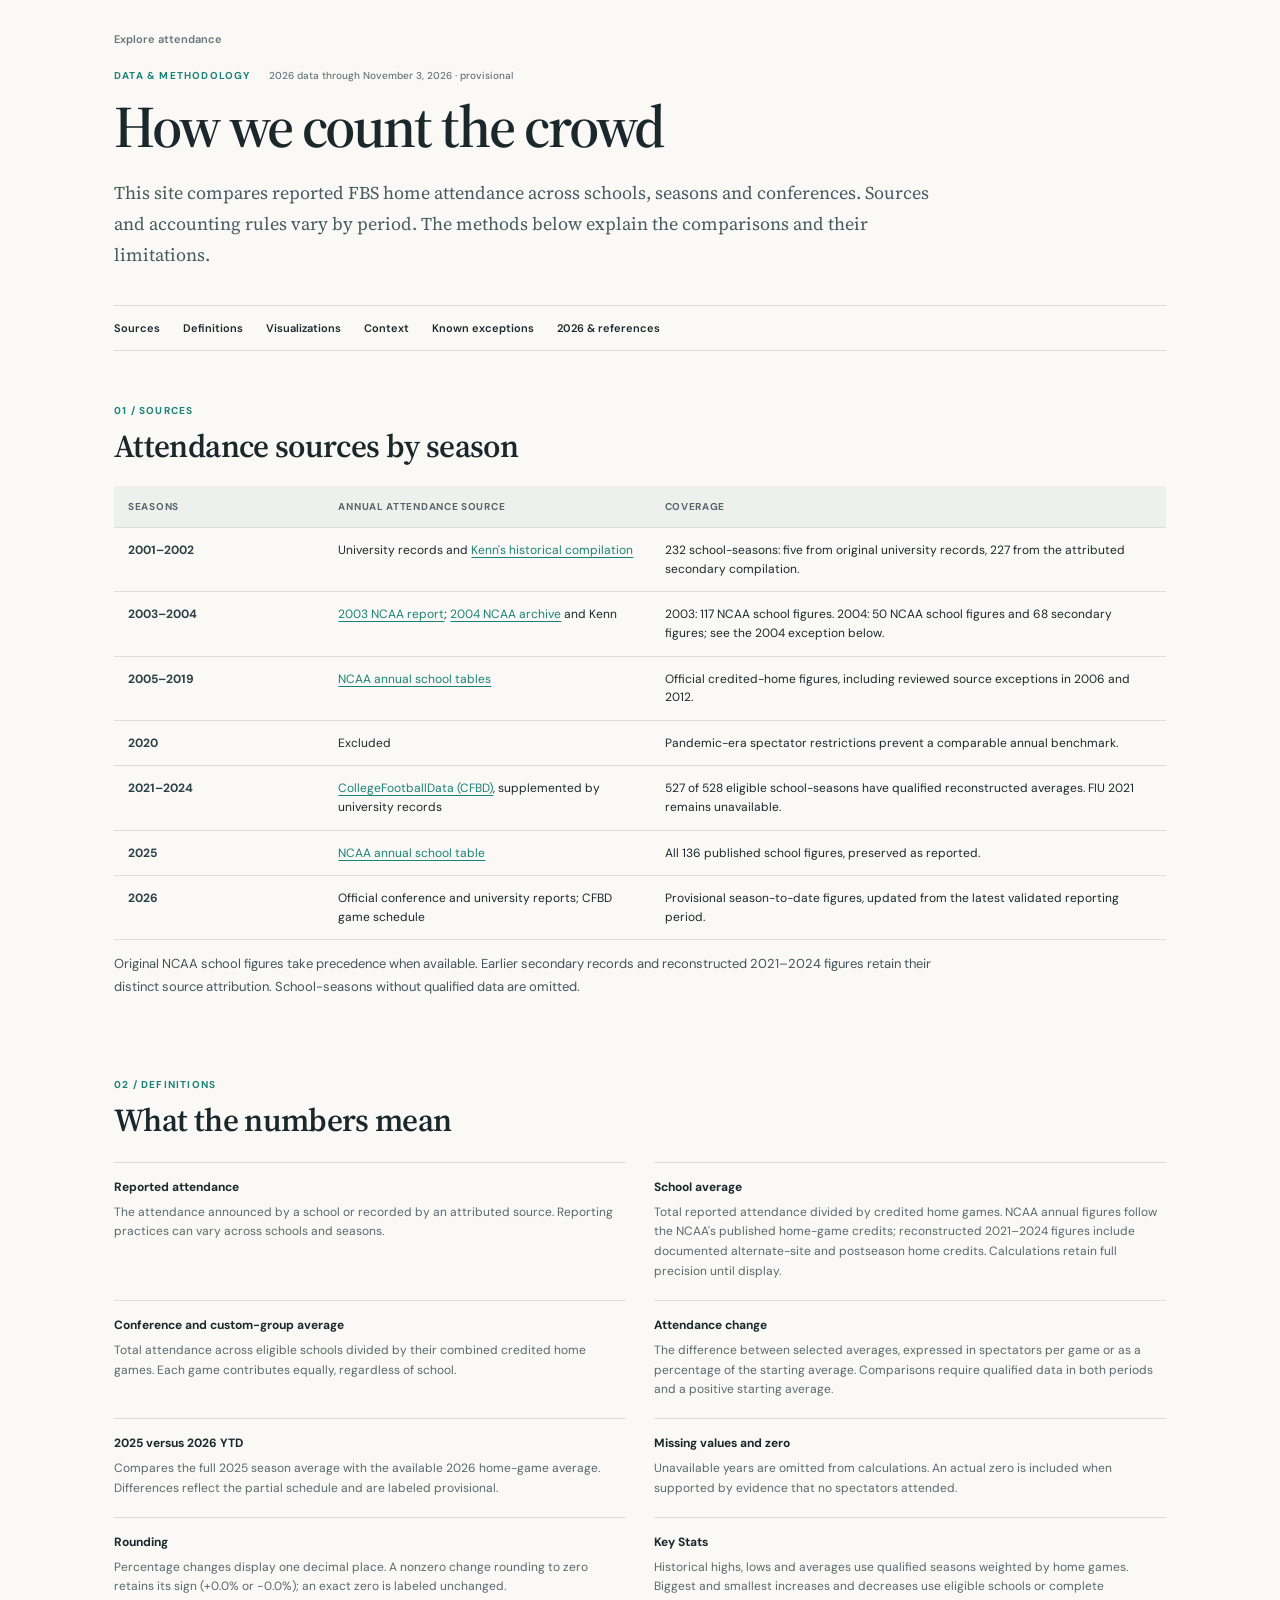
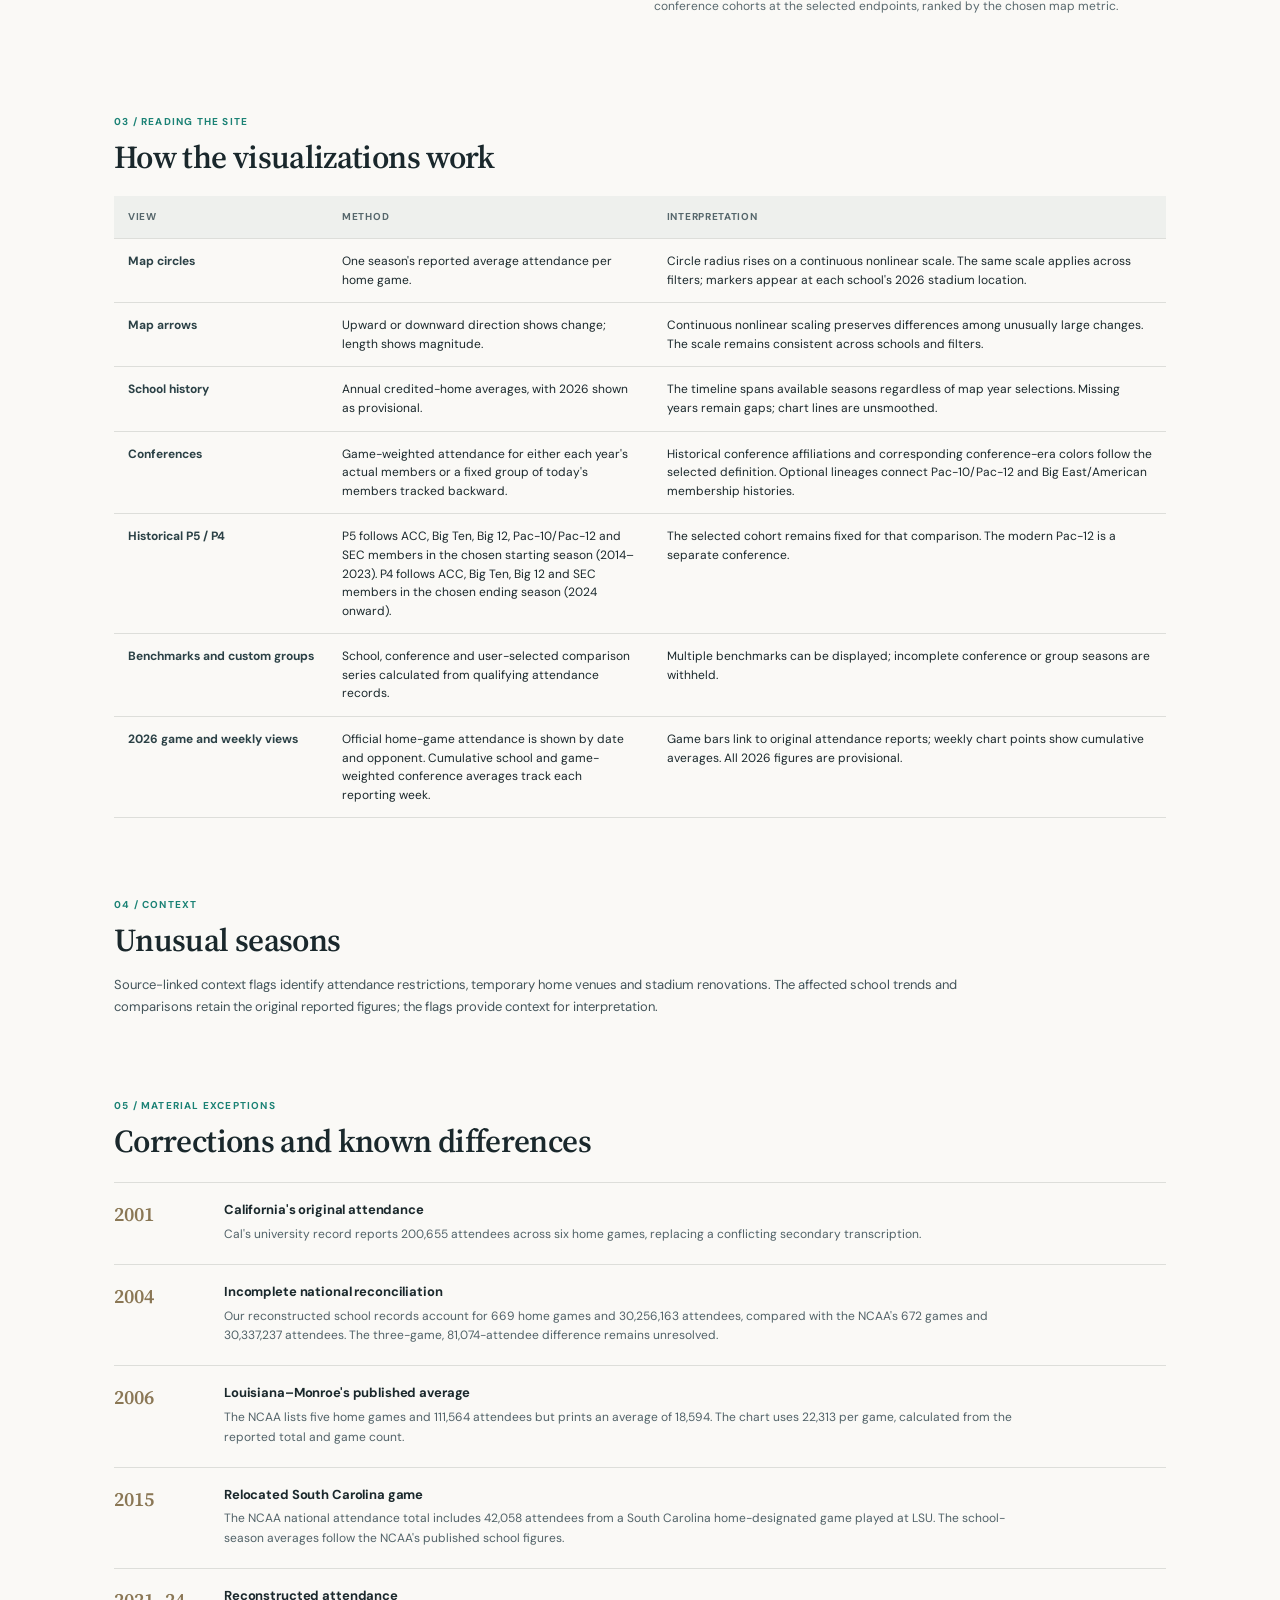
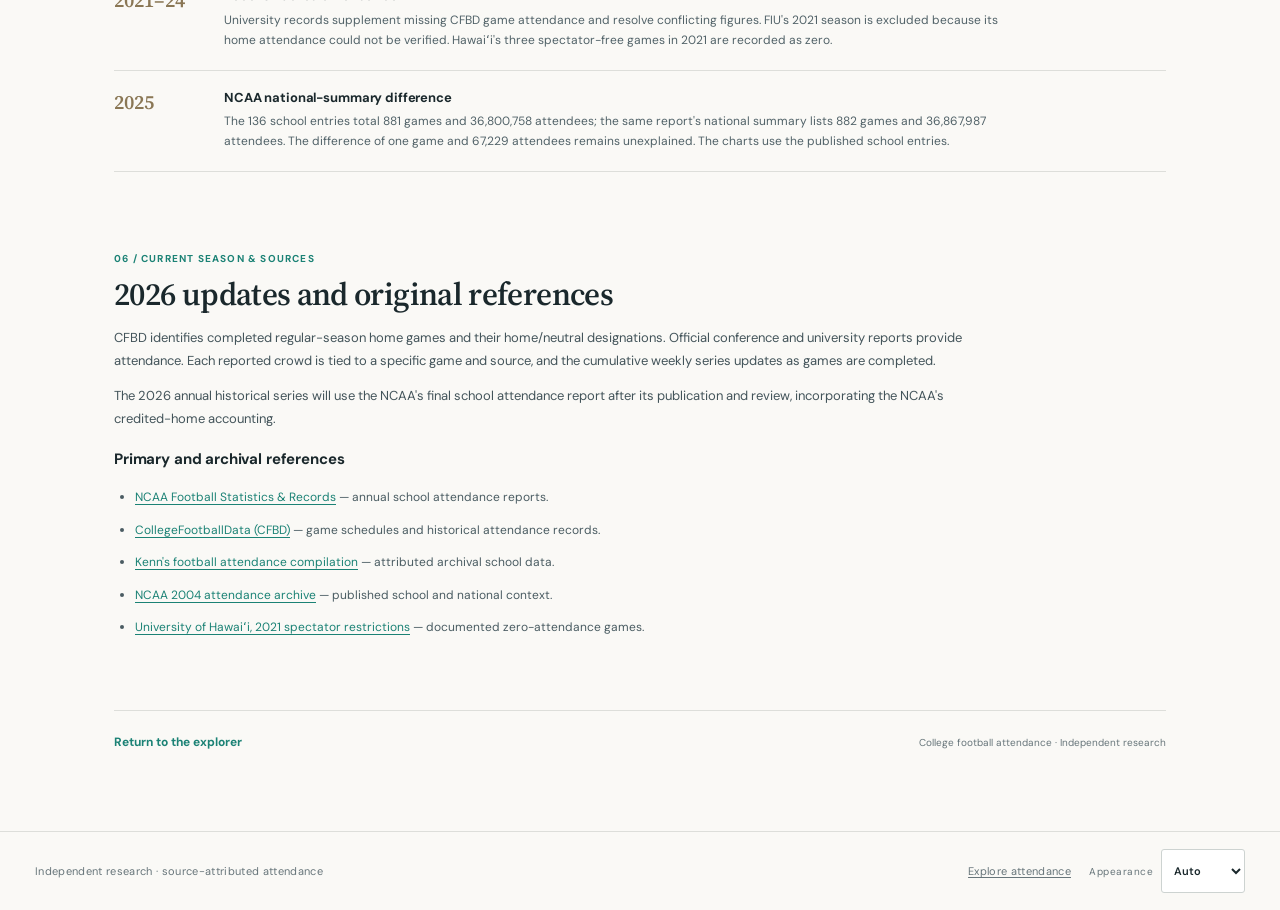
==== commit c2b20a04: "Deploy validated United States of College Football attendance site" ====
--- a/methodology.html
+++ b/methodology.html
@@ -5,11 +5,11 @@
   <meta name="viewport" content="width=device-width, initial-scale=1">
   <meta name="theme-color" content="#faf9f6">
   <meta name="description" content="Sources, calculations and limits of the college football attendance visualization.">
-  <title>Data &amp; Methodology | The United States of Football</title>
+  <title>Data &amp; Methodology | The United States of College Football</title>
   <link rel="preconnect" href="https://fonts.googleapis.com">
   <link rel="preconnect" href="https://fonts.gstatic.com" crossorigin>
   <link href="https://fonts.googleapis.com/css2?family=DM+Sans:wght@400;500;600;700&family=Source+Serif+4:wght@400;600&display=swap" rel="stylesheet">
-  <link rel="stylesheet" href="./styles.css">
+  <link rel="stylesheet" href="./styles.css?v=1371c07101c6">
   <script src="./theme.js"></script>
   <link rel="stylesheet" href="./methodology.css">
 </head>
@@ -17,7 +17,7 @@
 <a class="skip-link" href="#methodology-content">Skip to methodology</a>
 <main id="methodology-content" class="methodology-main">
   <a class="methodology-back" href="./index.html">Explore attendance</a>
-  <div class="methodology-eyebrow">DATA &amp; METHODOLOGY <span>Updated November 7, 2026 · <span data-ytd-status>2026 data: provisional</span></span></div>
+  <div class="methodology-eyebrow">DATA &amp; METHODOLOGY <span data-ytd-status>2026 data · provisional</span></div>
   <h1>How we count the crowd</h1>
   <p class="methodology-deck">This site compares reported FBS home attendance across schools, seasons and conferences. Sources and accounting rules vary by period. The methods below explain the comparisons and their limitations.</p>
 
@@ -73,10 +73,9 @@
         <tr><th scope="row">Conferences</th><td>Game-weighted attendance for either each year's actual members or a fixed group of today's members tracked backward.</td><td>Historical conference affiliations and corresponding conference-era colors follow the selected definition. Optional lineages connect Pac-10/Pac-12 and Big East/American membership histories.</td></tr>
         <tr><th scope="row">Historical P5 / P4</th><td>P5 follows ACC, Big Ten, Big 12, Pac-10/Pac-12 and SEC members in the chosen starting season (2014–2023). P4 follows ACC, Big Ten, Big 12 and SEC members in the chosen ending season (2024 onward).</td><td>The selected cohort remains fixed for that comparison. The modern Pac-12 is a separate conference.</td></tr>
         <tr><th scope="row">Benchmarks and custom groups</th><td>School, conference and user-selected comparison series calculated from qualifying attendance records.</td><td>Multiple benchmarks can be displayed; incomplete conference or group seasons are withheld.</td></tr>
-        <tr><th scope="row">2026 game and weekly views</th><td>Official home-game attendance is shown by date and opponent. Cumulative school and game-weighted conference averages track each reporting week.</td><td>Game bars show exact reported crowds with source links; cumulative weekly chart points are rounded to the nearest 500. All 2026 figures are provisional.</td></tr>
+        <tr><th scope="row">2026 game and weekly views</th><td>Official home-game attendance is shown by date and opponent. Cumulative school and game-weighted conference averages track each reporting week.</td><td>Game bars link to original attendance reports; weekly chart points show cumulative averages. All 2026 figures are provisional.</td></tr>
       </tbody></table>
     </div>
-    <p>Individual historical game records remain in the private research dataset.</p>
   </section>
 
   <section id="disruptions" class="methodology-section">
@@ -134,12 +133,10 @@
     const when = new Date(audit.data_through).toLocaleDateString("en-US", {
       timeZone: "UTC", year: "numeric", month: "long", day: "numeric"
     });
-    const label = "2026 provisional through " + when + " · " +
-      audit.matched_games + "/" + audit.qualifying_games + " completed home-game crowds verified" +
-      (audit.missing_games ? " · " + audit.missing_games + " missing" : "");
+    const label = "2026 data through " + when + " · provisional";
     nodes.forEach(node => {node.textContent = label;});
   } catch {
-    nodes.forEach(node => {node.textContent = "2026 provisional YTD · latest audit unavailable";});
+    nodes.forEach(node => {node.textContent = "2026 data · provisional (date unavailable)";});
   }
 </script>
 </body>
--- a/styles.css
+++ b/styles.css
@@ -66,7 +66,7 @@
 .map-zoom{position:absolute;bottom:9px;right:9px;display:flex;gap:2px}
 .map-zoom button{width:32px;height:32px;border:1px solid #d2d6d2;background:#fff;color:#45545a;font-size:16px;border-radius:2px}
 .map-zoom button:hover{background:#f1f2ef}
-.map-zoom #zoomReset{font-size:10px;font-weight:600}
+.map-zoom #zoomReset{width:52px;font-size:12px;font-weight:600}
 .map-footer{display:flex;align-items:center;justify-content:space-between;flex-wrap:wrap;gap:8px;border-top:1px solid var(--rule);padding:9px 0 0}
 .map-legend{display:flex;align-items:center;gap:12px;flex-wrap:wrap;font-size:11px;color:#4e5b60}
 .legend-item{display:flex;align-items:center;gap:5px;white-space:nowrap}
@@ -80,7 +80,7 @@
 .legend-symbol.flat{width:12px;height:2px;border-radius:0;background:#52636a;position:relative}
 .legend-symbol.flat::after{content:"";position:absolute;right:0;top:-2.5px;width:5px;height:5px;border-top:1.6px solid #52636a;border-right:1.6px solid #52636a;transform:rotate(45deg)}
 .map-length-key{display:flex;align-items:center;gap:13px;flex-wrap:wrap;margin:0 0 10px;font-size:11px;color:#667377}
-.map-length-key[hidden],#flatLegendItem[hidden]{display:none}
+.map-length-key[hidden],.legend-item[hidden]{display:none}
 .map-length-lead{font-weight:600;color:#4e5b60}
 .map-length-samples{display:flex;align-items:center;gap:17px;flex-wrap:wrap}
 .map-length-item{display:flex;align-items:center;gap:2px;white-space:nowrap;font-variant-numeric:tabular-nums}
@@ -104,7 +104,8 @@
 .school-stat--change{grid-column:1/-1}
 .school-stat span{font-size:10px;color:var(--soft)}
 .school-stat strong{font-size:19px;letter-spacing:-.025em;font-variant-numeric:tabular-nums}
-.school-source{display:flex;grid-column:1/-1;gap:8px;align-items:center;color:var(--soft);font-size:11px;max-width:none}
+.school-sources{display:flex;flex-direction:column;gap:3px;grid-column:1/-1}
+.school-source{display:flex;gap:.35em;align-items:center;color:var(--soft);font-size:11px;max-width:none}
 .school-source a{white-space:nowrap}
 .school-source[hidden]{display:none}
 .source-exception{grid-column:1/-1;font-size:11px;color:#6b6660;margin:0}
@@ -144,11 +145,12 @@
 .game-table-wrap{overflow-x:auto}
 .game-table{border-collapse:collapse;width:100%;font-size:12px;text-align:left}
 .game-table th{font-size:10px;font-weight:700;letter-spacing:.07em;color:#6a777b;border-bottom:1px solid var(--rule);padding:7px 9px}
-.game-table td{border-bottom:1px solid #e8eae6;padding:7px 9px;font-variant-numeric:tabular-nums}
+.game-table td{border-bottom:1px solid #e8eae6;padding:5px 8px;font-variant-numeric:tabular-nums}
+.game-date-cell{white-space:nowrap}
 .game-table tr:hover td{background:#f0f2ed}
 .game-attendance-cell{display:flex;align-items:center;gap:13px}
 .game-attendance-number{min-width:70px;text-align:right;font-weight:600}
-.game-source-link{display:block;width:max-content;margin-top:3px;font-size:10px}
+.game-source-link{display:block;width:max-content;margin-top:1px;font-size:10px}
 .game-sellout-badge{display:inline-flex;align-items:center;flex-shrink:0;white-space:nowrap;border:1px solid #a8cbc0;border-radius:3px;padding:2px 6px;color:#216759;background:#edf5f1;text-decoration:none;font:600 10px/1.2 "DM Sans",Arial,sans-serif}
 .game-sellout-badge:hover{background:#dcefe7;text-decoration:underline}
 .game-bar-track{flex:1;min-width:70px;max-width:360px;height:9px;background:#ecefeb;position:relative;border-radius:1px}
@@ -236,7 +238,6 @@
  .school-card{gap:12px}
  .school-summary-heading{width:100%}
  .school-stat{min-width:75px}
- .school-source{flex-basis:100%;max-width:none}
  .trend-controls{display:grid;grid-template-columns:repeat(2,minmax(0,1fr));gap:9px}
  .trend-controls .field{min-width:0;max-width:none}
  .additional-benchmark-row{grid-column:1/-1}
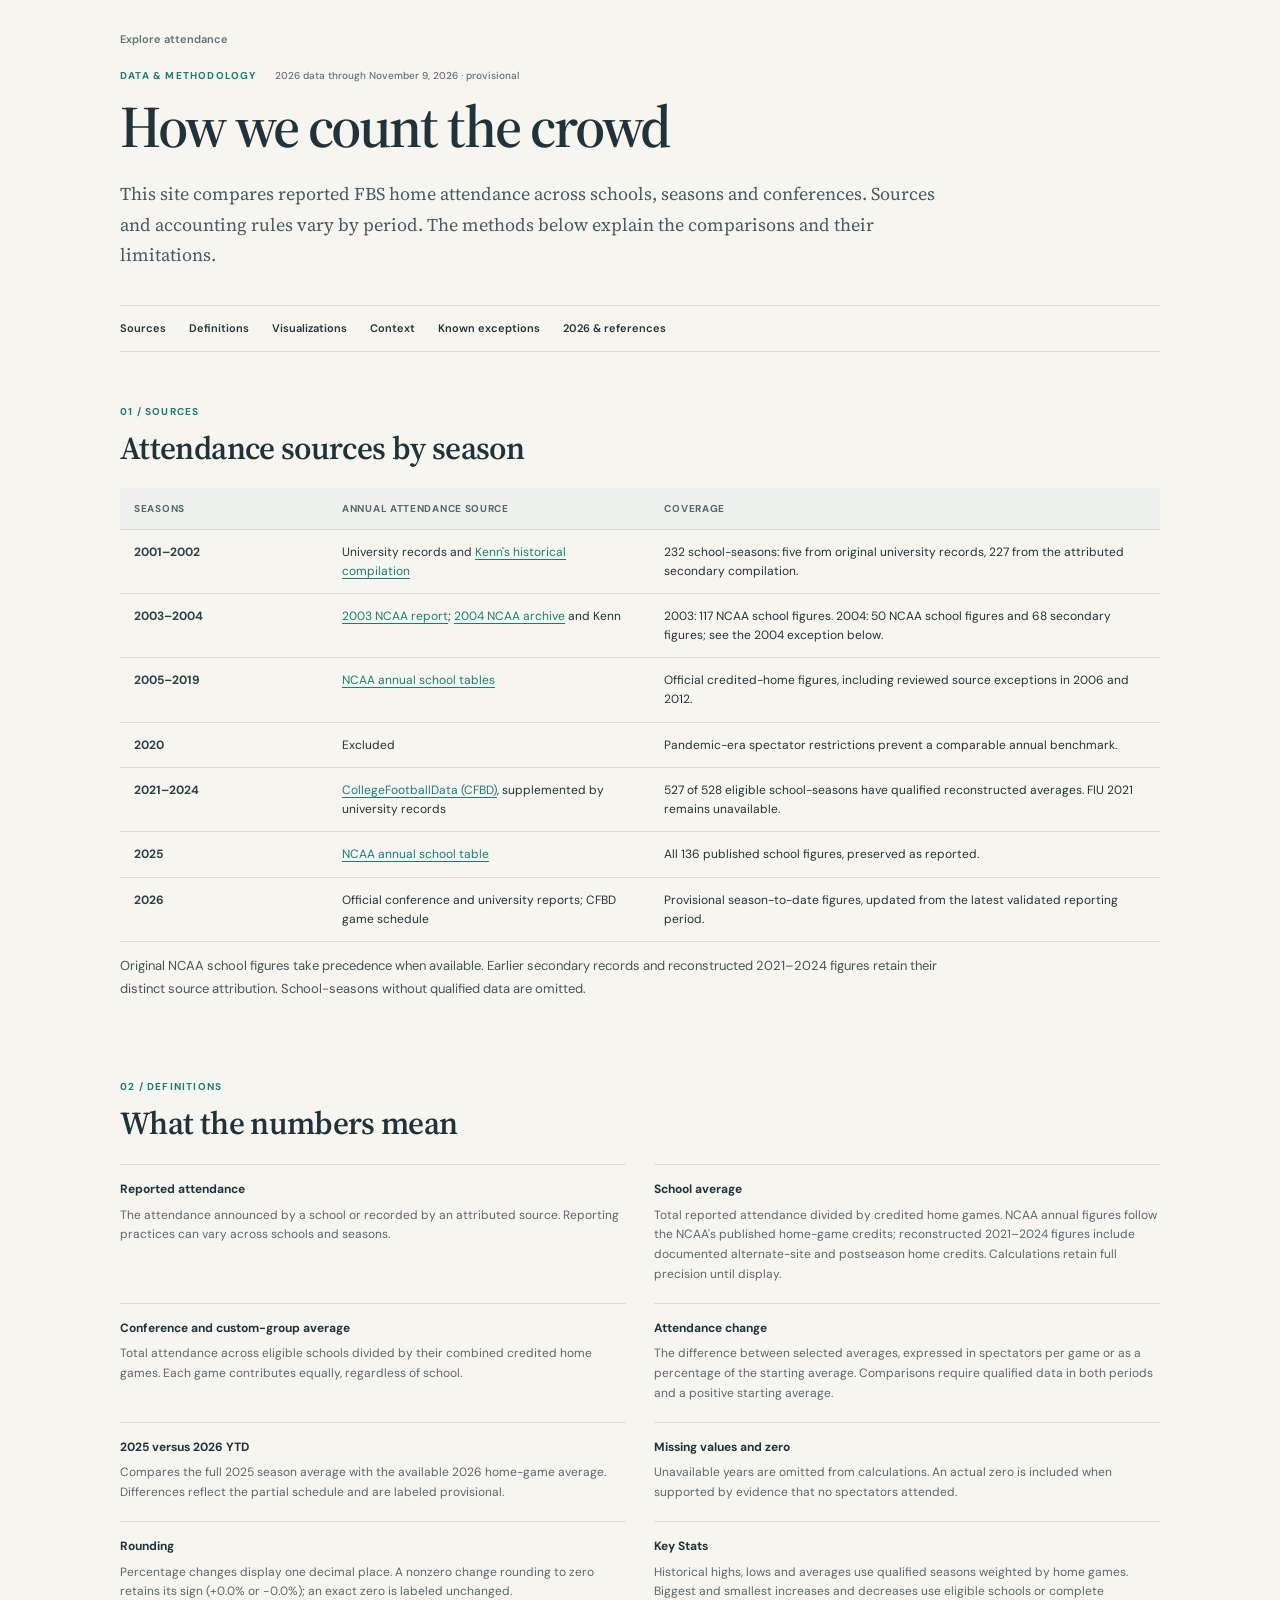
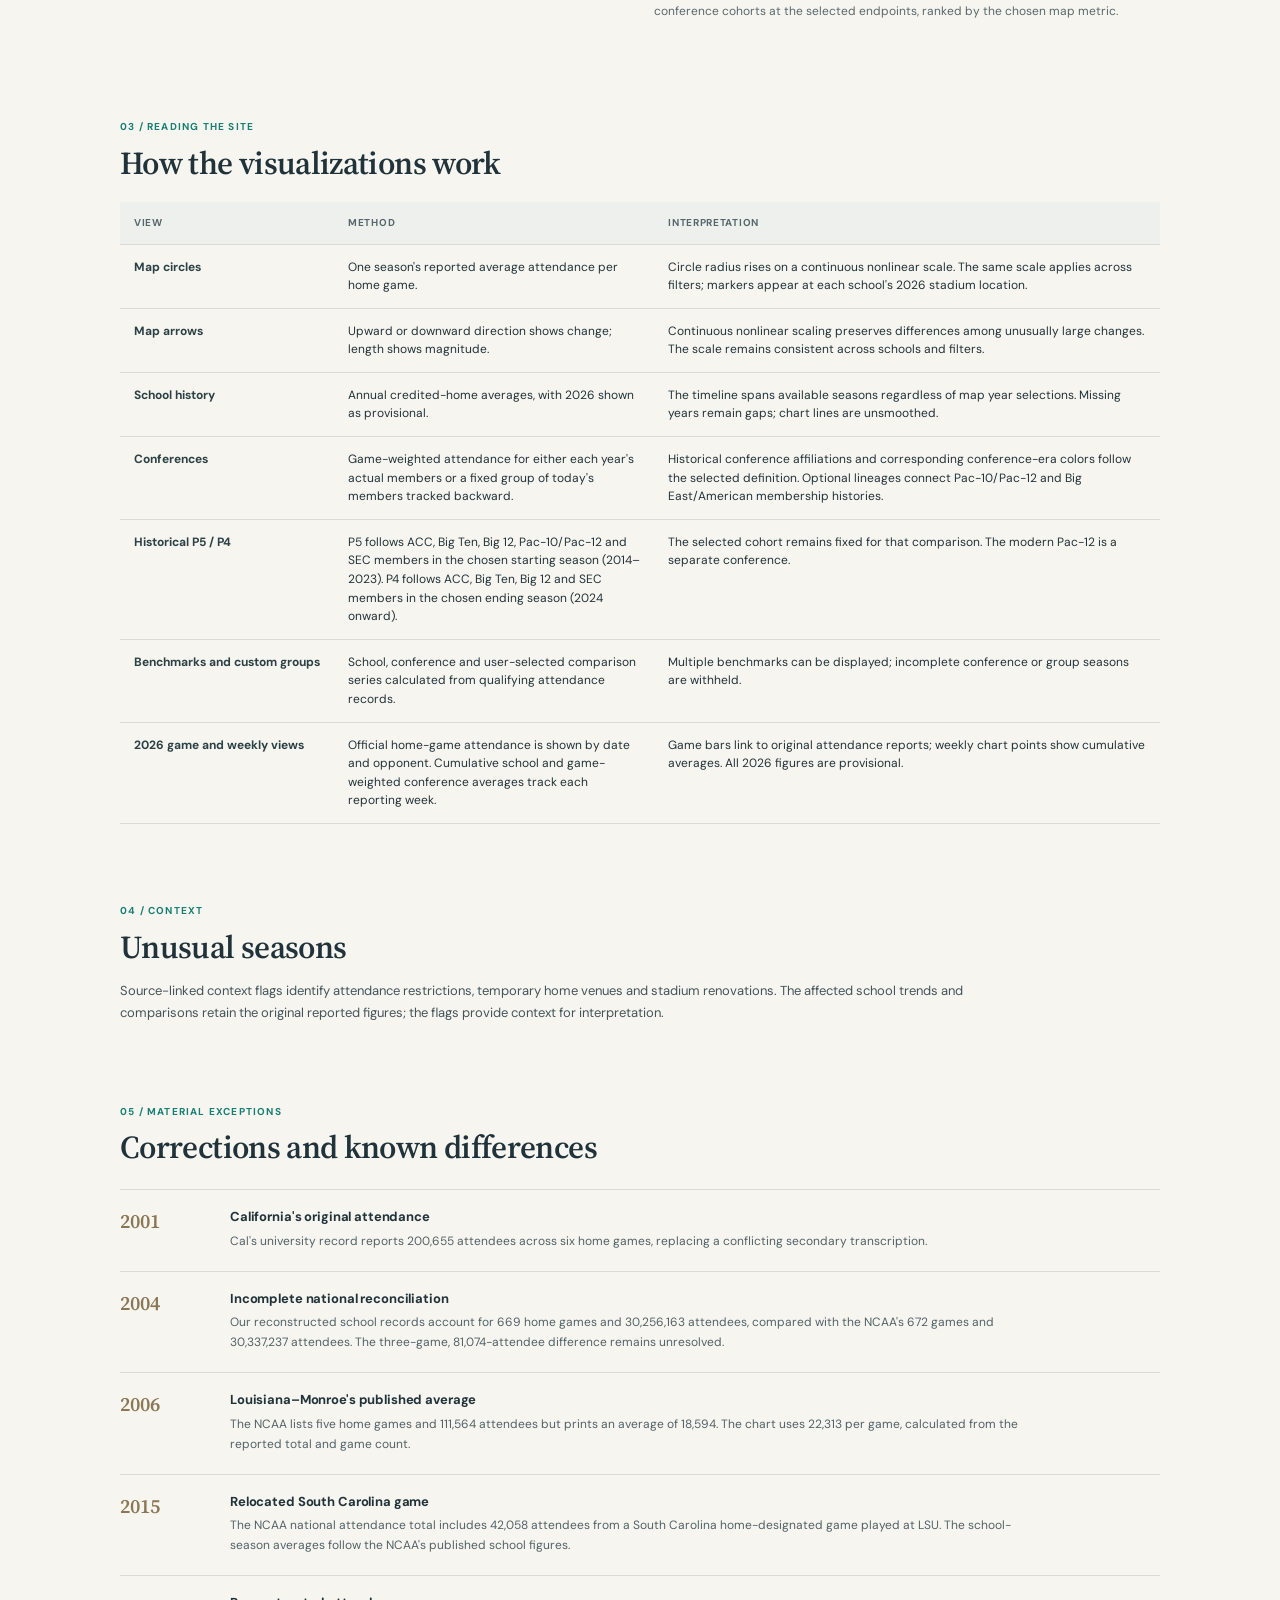
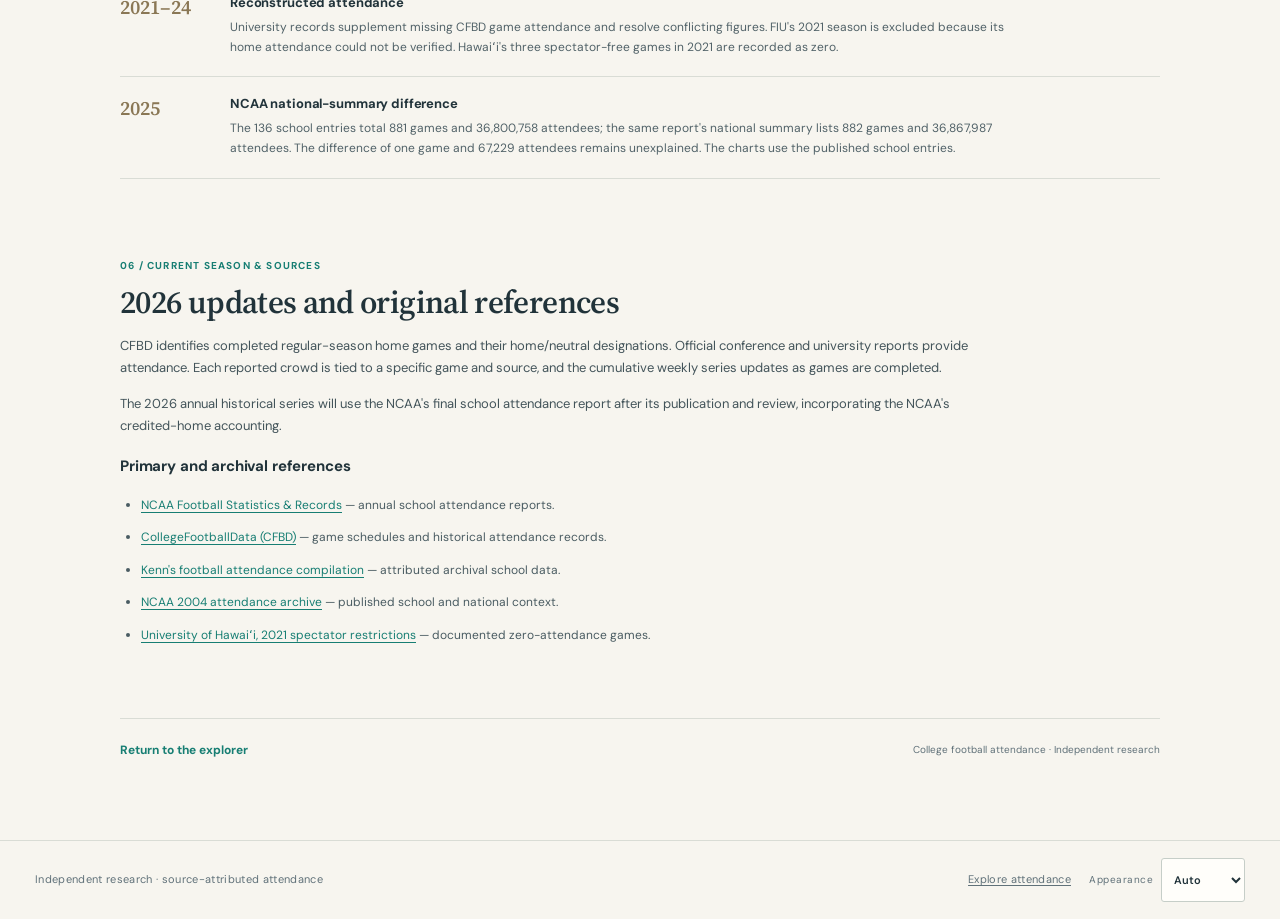
==== commit 3ea7f379: "Publish audited attendance site and fully verified Nov 8 data; preserve reskin preview" ====
--- a/methodology.html
+++ b/methodology.html
@@ -9,7 +9,7 @@
   <link rel="preconnect" href="https://fonts.googleapis.com">
   <link rel="preconnect" href="https://fonts.gstatic.com" crossorigin>
   <link href="https://fonts.googleapis.com/css2?family=DM+Sans:wght@400;500;600;700&family=Source+Serif+4:wght@400;600&display=swap" rel="stylesheet">
-  <link rel="stylesheet" href="./styles.css?v=1371c07101c6">
+  <link rel="stylesheet" href="./styles.css?v=34392de29b74">
   <script src="./theme.js"></script>
   <link rel="stylesheet" href="./methodology.css">
 </head>
--- a/styles.css
+++ b/styles.css
@@ -1,7 +1,7 @@
-:root{--paper:#faf9f6;--ink:#1a282c;--soft:#67757a;--rule:#dddeda;--rise:#1b8275;--fall:#ba6046;--neutral:#52636a;--gold:#a78c50;}
+:root{--paper:#f7f5ef;--ink:#21333a;--soft:#607179;--rule:#d9dcd5;--rise:#177e73;--fall:#b65f46;--neutral:#52656b;--gold:#b08a49;}
 *{box-sizing:border-box}
 html{scroll-behavior:smooth}
-body{margin:0;background:var(--paper);color:var(--ink);font:14px/1.5 "DM Sans",Arial,sans-serif;-webkit-font-smoothing:antialiased}
+body{margin:0;background:var(--paper);color:var(--ink);font:14px/1.55 "DM Sans",Arial,sans-serif;-webkit-font-smoothing:antialiased}
 button,select{font:inherit}
 button{cursor:pointer}
 button:focus-visible,select:focus-visible,a:focus-visible,input:focus-visible,summary:focus-visible,[role="button"]:focus-visible{outline:2px solid #bd8940;outline-offset:3px}
@@ -10,34 +10,34 @@
 .visually-hidden{position:absolute;width:1px;height:1px;padding:0;margin:-1px;overflow:hidden;clip:rect(0,0,0,0);white-space:nowrap;border:0}
 .skip-link{position:absolute;top:-80px;left:12px;padding:8px;background:white;z-index:50}
 .skip-link:focus{top:12px}
-main{max-width:1258px;margin:0 auto;padding:0 24px 50px}
-.page-intro{display:flex;align-items:baseline;justify-content:space-between;gap:24px;padding:25px 0 20px}
-.page-intro h1{font:600 clamp(21px,2.4vw,30px)/1.18 "Source Serif 4",Georgia,serif;letter-spacing:-.018em;margin:0}
-.page-intro p{margin:0;color:var(--soft);font-size:12px;white-space:nowrap}
-.controls-bar{border-block:1px solid var(--rule);padding:11px 0;display:flex;gap:12px;align-items:end;flex-wrap:wrap}
+main{max-width:1320px;margin:0 auto;padding:0 30px 60px}
+.page-intro{display:flex;align-items:flex-start;flex-direction:column;gap:7px;padding:31px 0 25px}
+.page-intro h1{font:600 clamp(27px,3.2vw,41px)/1.11 "Source Serif 4",Georgia,serif;letter-spacing:-.026em;margin:0}
+.page-intro p{margin:0;color:var(--soft);font-size:14px;white-space:normal}
+.controls-bar{border:1px solid var(--rule);border-radius:7px;background:var(--surface);padding:14px 16px;margin-bottom:15px;display:flex;gap:14px;align-items:end;flex-wrap:wrap}
 .field{display:flex;flex-direction:column;gap:4px;min-width:82px}
-.field>span{font-size:10px;letter-spacing:.075em;font-weight:700;color:var(--soft)}
-.field select{height:34px;width:100%;min-width:0;padding:5px 25px 5px 8px;border:1px solid #cdd3d1;border-radius:3px;background:#fff;color:var(--ink);max-width:100%}
+.field>span{font-size:10px;letter-spacing:.10em;font-weight:700;color:var(--soft)}
+.field select{height:39px;width:100%;min-width:0;padding:6px 28px 6px 10px;border:1px solid var(--field-border);border-radius:5px;background:var(--surface);color:var(--ink);max-width:100%}
 .field select:hover{border-color:#8e9a9c}
-.comparison-divider{align-self:end;line-height:34px;color:var(--soft)}
+.comparison-divider{align-self:end;line-height:39px;color:var(--soft)}
 .focus-field{min-width:190px;max-width:230px;flex:1.1}
 .conference-field{min-width:147px;max-width:205px;flex:1}
 .school-field{min-width:177px;max-width:250px;flex:1.4}
-.metric-switch{display:flex;align-items:center;border:1px solid #cdd3d1;border-radius:3px;margin-left:auto;overflow:hidden;min-height:34px}
-.metric-button{background:transparent;border:0;color:#49585d;font-size:12px;padding:7px 10px;white-space:nowrap}
+.metric-switch{display:flex;align-items:center;border:1px solid var(--field-border);border-radius:5px;margin-left:auto;overflow:hidden;min-height:39px}
+.metric-button{background:transparent;border:0;color:var(--soft);font-size:12px;padding:9px 12px;white-space:nowrap}
 .metric-button+.metric-button{border-left:1px solid var(--rule)}
 .metric-button:hover{background:#eff1ef}
 .metric-button.active{background:#263e44;color:#fff}
 .metric-button:disabled{cursor:not-allowed;opacity:.4}
 .context-note{font-size:12px;color:var(--soft);margin:8px 0 12px;min-height:18px}
-.map-layout{width:100%;display:grid;grid-template-columns:minmax(0,1.75fr) minmax(320px,1fr);gap:22px;align-items:start}
+.map-layout{width:100%;display:grid;grid-template-columns:minmax(0,1.75fr) minmax(320px,1fr);gap:27px;align-items:start}
 .map-card{min-width:0}
 .map-topline{display:flex;align-items:baseline;justify-content:space-between;padding:3px 0 9px}
-.map-topline h2{font:600 19px/1.2 "Source Serif 4",Georgia,serif;margin:0}
+.map-topline h2{font:600 23px/1.2 "Source Serif 4",Georgia,serif;margin:0;letter-spacing:-.018em}
 .map-topline span{color:var(--soft);font-size:12px;font-variant-numeric:tabular-nums}
 .map-stage{position:relative;width:100%;max-width:1060px;margin:0 auto;aspect-ratio:960/585;overflow:hidden;touch-action:pan-y}
 #atlasMap{width:100%;height:100%;display:block;outline:none;touch-action:none}
-.state-shape{fill:#eff0eb;stroke:#d4dad5;stroke-width:.85;vector-effect:non-scaling-stroke}
+.state-shape{fill:var(--map-land);stroke:var(--map-border);stroke-width:.85;vector-effect:non-scaling-stroke}
 .map-marker{cursor:pointer;outline:none}
 .marker-hit-circle{fill:transparent;stroke:none;pointer-events:all}
 .marker-hit-shaft,.marker-hit-tip{fill:none;stroke:transparent;stroke-width:12px;pointer-events:stroke;vector-effect:non-scaling-stroke;stroke-linecap:round;stroke-linejoin:round}
@@ -51,7 +51,7 @@
 .map-marker.active .marker-ring{stroke:#243d44;stroke-width:1.7px}
 .map-marker.hovered .marker-arrow,.map-marker.hovered .marker-tip{opacity:1;stroke-width:2px;filter:drop-shadow(0 0 1.6px #fff) drop-shadow(0 0 1px #243d44)}
 .map-marker.hovered .marker-ring{opacity:1;filter:drop-shadow(0 0 2px #fff)}
-.map-tooltip{position:absolute;z-index:4;pointer-events:none;background:#fff;border:1px solid #d5dcd9;box-shadow:0 5px 20px #152f2a1c;padding:10px 12px;max-width:235px;min-width:150px;border-radius:3px;font-size:12px}
+.map-tooltip{position:absolute;z-index:4;pointer-events:none;background:var(--surface);border:1px solid var(--field-border);box-shadow:0 7px 22px #152f2a24;padding:11px 13px;max-width:235px;min-width:150px;border-radius:5px;font-size:12px}
 .map-tooltip b{display:block;font-size:13px}
 .map-tooltip span{display:block;font-size:15px;font-weight:700;margin:3px 0}
 .map-tooltip small{display:block;font-size:11px;color:var(--soft);line-height:1.4}
@@ -68,7 +68,7 @@
 .map-zoom button:hover{background:#f1f2ef}
 .map-zoom #zoomReset{width:52px;font-size:12px;font-weight:600}
 .map-footer{display:flex;align-items:center;justify-content:space-between;flex-wrap:wrap;gap:8px;border-top:1px solid var(--rule);padding:9px 0 0}
-.map-legend{display:flex;align-items:center;gap:12px;flex-wrap:wrap;font-size:11px;color:#4e5b60}
+.map-legend{display:flex;align-items:center;gap:13px;flex-wrap:wrap;font-size:12px;color:var(--soft)}
 .legend-item{display:flex;align-items:center;gap:5px;white-space:nowrap}
 .legend-symbol{display:inline-block;width:9px;height:9px;border-radius:50%;background:var(--rise)}
 .legend-symbol.rise,.legend-symbol.fall{width:15px;height:2px;border-radius:0;position:relative;transform-origin:center}
@@ -88,15 +88,15 @@
 .map-footnote{font-size:11px;color:var(--soft)}
 .legend-explainer{margin:4px 0 10px;font-size:11px;color:#778184}
 .stats-grid{display:grid;grid-template-columns:repeat(2,minmax(0,1fr));border-block:1px solid var(--rule);gap:0;margin:0 0 17px;align-items:stretch}
-.stat{padding:10px 8px;display:flex;flex-direction:column;align-items:start;gap:4px;min-width:0}
+.stat{padding:12px 10px;display:flex;flex-direction:column;align-items:start;gap:5px;min-width:0}
 .stat:nth-of-type(odd){border-right:1px solid var(--rule)}
 .stat:nth-of-type(-n+2){border-bottom:1px solid var(--rule)}
 .stat span{font-size:10px;letter-spacing:.06em;color:var(--soft);font-weight:700;white-space:nowrap}
-.stat strong{font:600 22px/1.15 "Source Serif 4",Georgia,serif;white-space:nowrap;font-variant-numeric:tabular-nums}
+.stat strong{font:600 27px/1.13 "Source Serif 4",Georgia,serif;white-space:nowrap;font-variant-numeric:tabular-nums}
 .stat small{font-size:11px;color:var(--soft);line-height:1.2;max-width:100%;overflow:hidden;text-overflow:ellipsis;white-space:nowrap}
 .school-card{display:grid;grid-template-columns:repeat(2,minmax(0,1fr));column-gap:12px;row-gap:8px;padding:2px 0 6px;margin-bottom:9px}
 .school-summary-heading{grid-column:1 / -1;min-width:0}
-.school-summary-heading h2{font:600 21px/1.2 "Source Serif 4",Georgia,serif;margin:0;color:var(--ink)}
+.school-summary-heading h2{font:600 25px/1.2 "Source Serif 4",Georgia,serif;margin:0;color:var(--ink)}
 .school-summary-heading h2::after{content:none}
 .conference-link{background:none;border:0;padding:2px 0;color:#526975;font-size:11px;text-align:left;text-decoration:underline;text-decoration-style:dotted;text-underline-offset:3px}
 .conference-link:hover{color:#1b8275}
@@ -111,10 +111,16 @@
 .source-exception{grid-column:1/-1;font-size:11px;color:#6b6660;margin:0}
 .trends-section,.game-details-section{margin:22px 0 26px}
 .section-heading{display:flex;align-items:baseline;gap:15px;flex-wrap:wrap;margin-bottom:13px}
-.section-heading h2{font:600 21px/1.25 "Source Serif 4",Georgia,serif;margin:0}
+.section-heading h2{font:600 24px/1.25 "Source Serif 4",Georgia,serif;margin:0}
 .section-subtitle{font-size:11px;color:var(--soft)}
-.trend-controls{display:flex;align-items:end;gap:12px;flex-wrap:wrap}
+.trend-controls{display:flex;align-items:start;gap:12px;flex-wrap:wrap}
 .trend-controls .field{min-width:165px;max-width:285px}
+.school-compare-control{display:flex;flex-direction:column;gap:5px;min-width:185px;max-width:305px;flex:0 1 285px}
+.school-compare-control .field{min-width:0;max-width:none;width:100%}
+.suggested-comparisons{display:flex;align-items:baseline;flex-wrap:wrap;gap:4px 5px;font-size:10px;line-height:1.35}
+.suggested-comparisons-label{color:var(--soft);margin-right:2px}
+.suggested-school-chip{border:1px solid var(--rule);border-radius:12px;padding:2px 7px;background:var(--surface);color:var(--soft);font-size:10px;line-height:1.4}
+.suggested-school-chip:hover,.suggested-school-chip[aria-pressed="true"]{color:var(--rise);border-color:var(--rise)}
 .additional-benchmark-row{display:flex;flex-basis:100%;width:100%;align-items:end;flex-wrap:wrap;gap:12px;padding-top:3px}
 .additional-benchmark-row .field{flex:0 1 300px}
 .season-availability-note{font-size:11px;line-height:1.5;color:var(--soft);margin:7px 0 0}
@@ -141,6 +147,12 @@
 .period-label{font-size:10px;fill:#9c916f;letter-spacing:.015em}
 .weekly-trend-wrap{margin:12px 0 15px}
 .weekly-trend-wrap .trend-coverage-note{font-weight:600;color:var(--ink)}
+.weekly-series-key{display:flex;flex-wrap:wrap;align-items:center;gap:4px 10px;margin-top:5px}
+.weekly-series-item{display:inline-flex;align-items:center;gap:6px;padding:2px 3px;font-size:11px;line-height:1.5;color:var(--soft)}
+button.weekly-series-item{font:inherit;font-size:11px;color:var(--ink);background:transparent;border:0;border-radius:3px;cursor:pointer}
+button.weekly-series-item:hover{background:var(--panel,#eef0ed)}
+button.weekly-series-item:focus-visible{outline:2px solid var(--accent,#177e7a);outline-offset:2px}
+.weekly-series-item.is-hidden{opacity:.45}
 .game-details-section{border-top:1px solid var(--rule);padding-top:19px}
 .game-table-wrap{overflow-x:auto}
 .game-table{border-collapse:collapse;width:100%;font-size:12px;text-align:left}
@@ -169,7 +181,7 @@
 .quick-trend-axis path,.quick-trend-axis line{stroke:#cbd1cc}
 .quick-trend-note{font:10px "DM Sans",Arial,sans-serif;fill:#78817e}
 .movers-section{border-top:1px solid var(--rule);margin:18px 0 22px;padding-top:15px}
-.movers-section h2{font:600 17px/1.2 "Source Serif 4",Georgia,serif;margin:0}
+.movers-section h2{font:600 22px/1.2 "Source Serif 4",Georgia,serif;margin:0}
 .movers-heading{display:flex;align-items:center;justify-content:space-between;gap:8px;flex-wrap:wrap}
 .mover-type-switch{display:inline-flex;border:1px solid var(--rule);border-radius:2px;overflow:hidden}
 .mover-type-button{font:600 10px "DM Sans",Arial,sans-serif;padding:5px 7px;border:0;background:#fff;color:var(--soft);cursor:pointer}
@@ -178,13 +190,13 @@
 .mover-type-button:focus-visible{outline:2px solid #bd8940;outline-offset:-2px}
 .movers-section>p{color:var(--soft);font-size:10px;line-height:1.4;margin:5px 0 9px}
 .mover-list{display:grid;grid-template-columns:repeat(2,minmax(0,1fr));column-gap:24px;row-gap:0}
-.mover-item{display:grid;grid-template-columns:minmax(0,1fr) auto;grid-template-areas:"label label" "school value";column-gap:10px;row-gap:3px;min-width:0;padding:10px 8px;border:0;border-bottom:1px solid var(--rule);background:transparent;color:var(--ink);text-align:left;cursor:pointer;font-family:inherit}
+.mover-item{display:grid;grid-template-columns:minmax(0,1fr) auto;grid-template-areas:"label label" "school value";column-gap:10px;row-gap:5px;min-width:0;padding:13px 9px;border:0;border-bottom:1px solid var(--rule);background:transparent;color:var(--ink);text-align:left;cursor:pointer;font-family:inherit}
 .mover-item:hover{background:#f0f2ee}
 .mover-item:focus-visible{outline:2px solid #bd8940;outline-offset:1px}
 .mover-item:disabled{opacity:.5;cursor:default}
 .mover-label{grid-area:label;font-size:10px;letter-spacing:.035em;color:var(--soft);text-transform:uppercase;font-weight:700}
-.mover-school{grid-area:school;font-size:12px;white-space:nowrap;text-overflow:ellipsis;overflow:hidden}
-.mover-value{grid-area:value;font-size:12px;font-weight:700;font-variant-numeric:tabular-nums;text-align:right}
+.mover-school{grid-area:school;font-size:14px;white-space:nowrap;text-overflow:ellipsis;overflow:hidden}
+.mover-value{grid-area:value;font-size:14px;font-weight:700;font-variant-numeric:tabular-nums;text-align:right}
 .mover-value small{display:block;color:var(--soft);font-size:10px;font-weight:400}
 #additionalBenchmarkField{min-width:170px}
 .methodology{border-top:1px solid var(--rule);font-size:12px;color:#667478;padding:17px 0;max-width:850px}
@@ -195,7 +207,8 @@
 .site-footer-actions{display:flex;align-items:center;gap:18px;flex-wrap:wrap}
 .site-footer-actions a{display:inline-flex;align-items:center;min-height:44px}
 @media(max-width:1050px){
- .map-layout{grid-template-columns:minmax(0,1fr)}
+ .map-layout{grid-template-columns:minmax(0,1fr);row-gap:12px}
+ .map-length-key{margin-bottom:0}
  .map-sidebar{display:block}
  .map-sidebar .quick-trend{align-self:start}
  .school-card{max-width:680px}
@@ -229,7 +242,7 @@
  .map-sidebar{display:block}
  .mover-list{grid-template-columns:minmax(0,1fr)}
  #largestRise,#smallestRise,#largestFall,#smallestFall{grid-area:auto}
- .stats-grid{display:grid;grid-template-columns:repeat(2,minmax(0,1fr));margin:11px 0 15px}
+ .stats-grid{display:grid;grid-template-columns:repeat(2,minmax(0,1fr));margin:0 0 15px}
  .stat{min-width:0;justify-content:space-between;padding:10px 5px}
  .stat:nth-of-type(2){border-right:0}
  .stat:nth-of-type(-n+2){border-bottom:1px solid var(--rule)}
@@ -240,6 +253,7 @@
  .school-stat{min-width:75px}
  .trend-controls{display:grid;grid-template-columns:repeat(2,minmax(0,1fr));gap:9px}
  .trend-controls .field{min-width:0;max-width:none}
+ .school-compare-control{min-width:0;max-width:none;width:100%}
  .additional-benchmark-row{grid-column:1/-1}
  .additional-benchmark-row .field{min-width:0;max-width:100%;flex:1 1 160px}
  .trend-controls .subtle-check{min-height:25px}
@@ -321,7 +335,7 @@
 
 
 /* Appearance: preserve the existing editorial light palette by default. */
-:root{--surface:#fff;--surface-hover:#f0f2ed;--field-border:#cdd3d1;--chart-grid:#e3e6e2;--chart-axis:#69777a;--map-land:#eff0eb;--map-border:#d4dad5;--map-muted:#929c9b}
+:root{--surface:#fffefa;--surface-hover:#eeeee8;--field-border:#c6cec8;--chart-grid:#e3e7e0;--chart-axis:#607179;--map-land:#e9ede7;--map-border:#c8d1c9;--map-muted:#909e99}
 .theme-picker{display:inline-flex;align-items:center;flex:none;gap:8px}
 .footer-theme>span{font-size:10px;letter-spacing:.05em;color:var(--soft)}
 .theme-picker select{font:600 11px/1.3 "DM Sans",Arial,sans-serif;cursor:pointer;min-height:44px;width:84px;border:1px solid var(--field-border);border-radius:3px;background:var(--surface);color:var(--ink);padding:7px 8px}
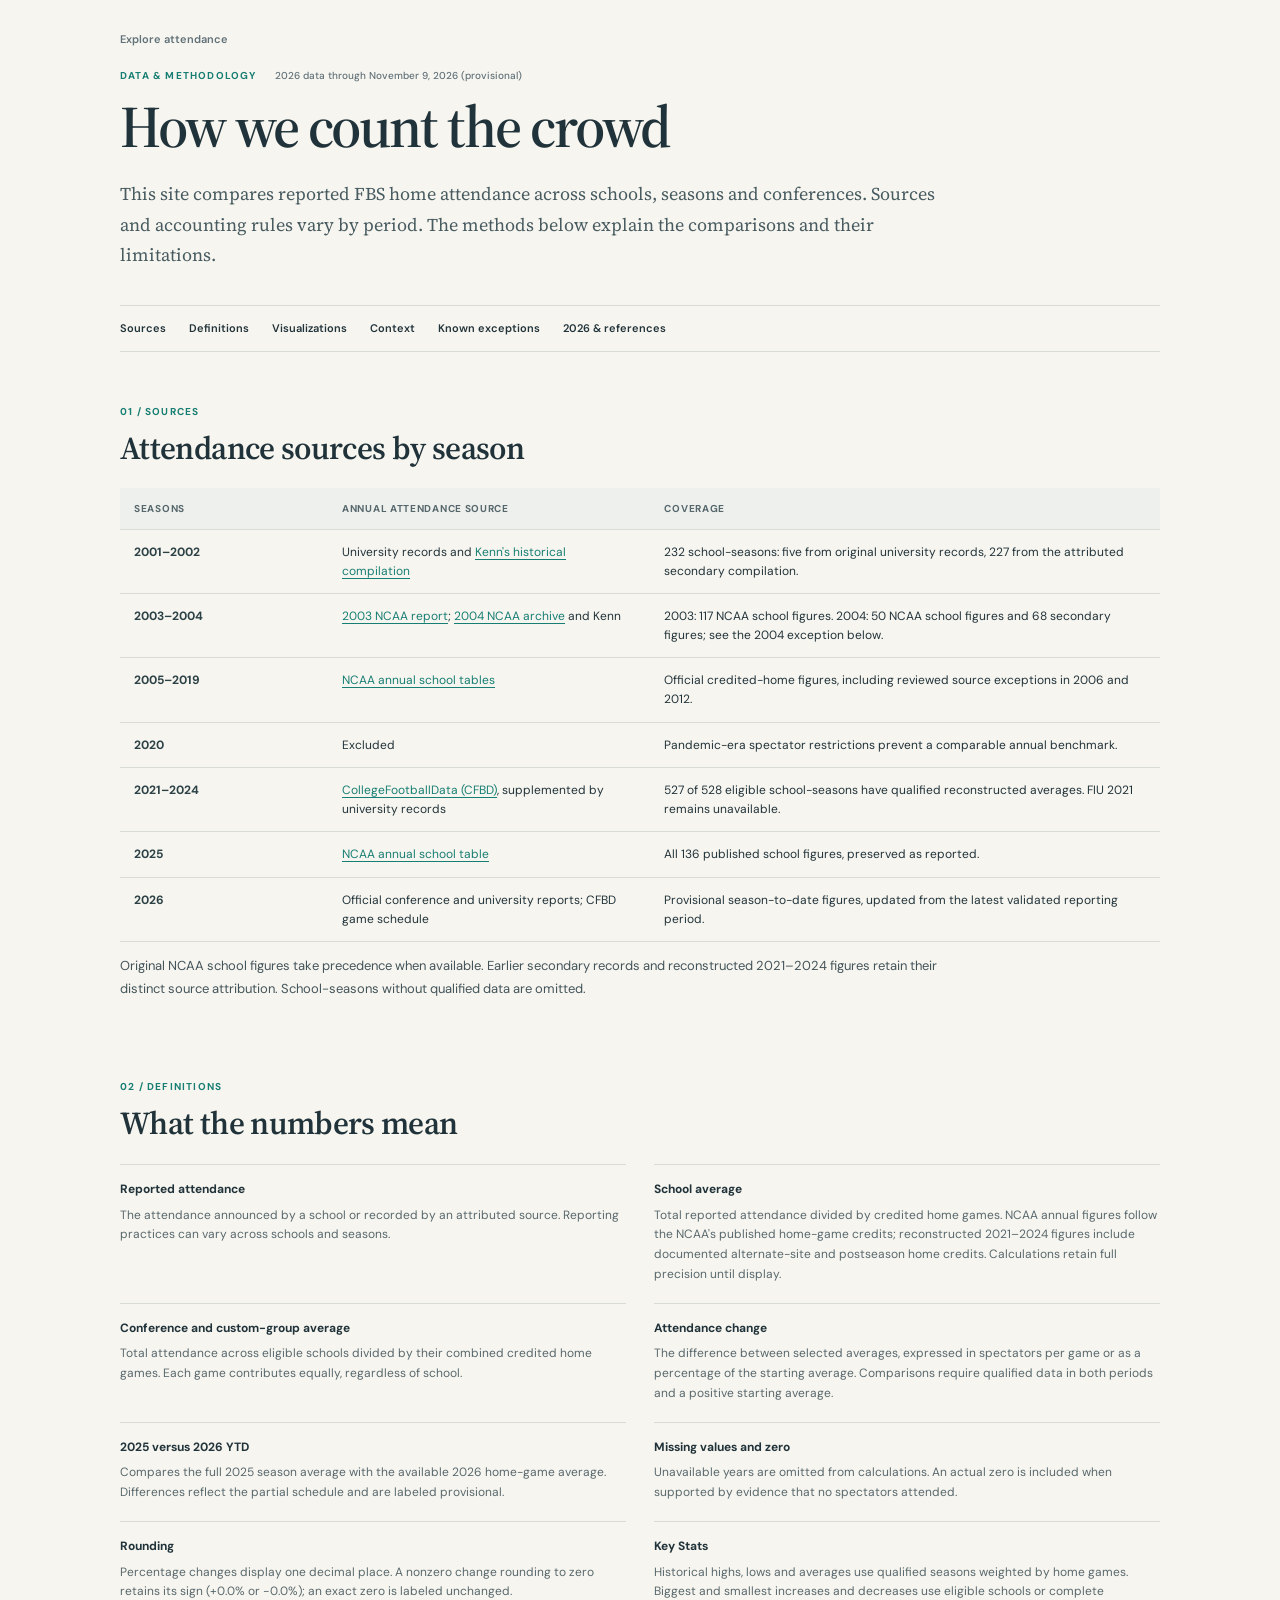
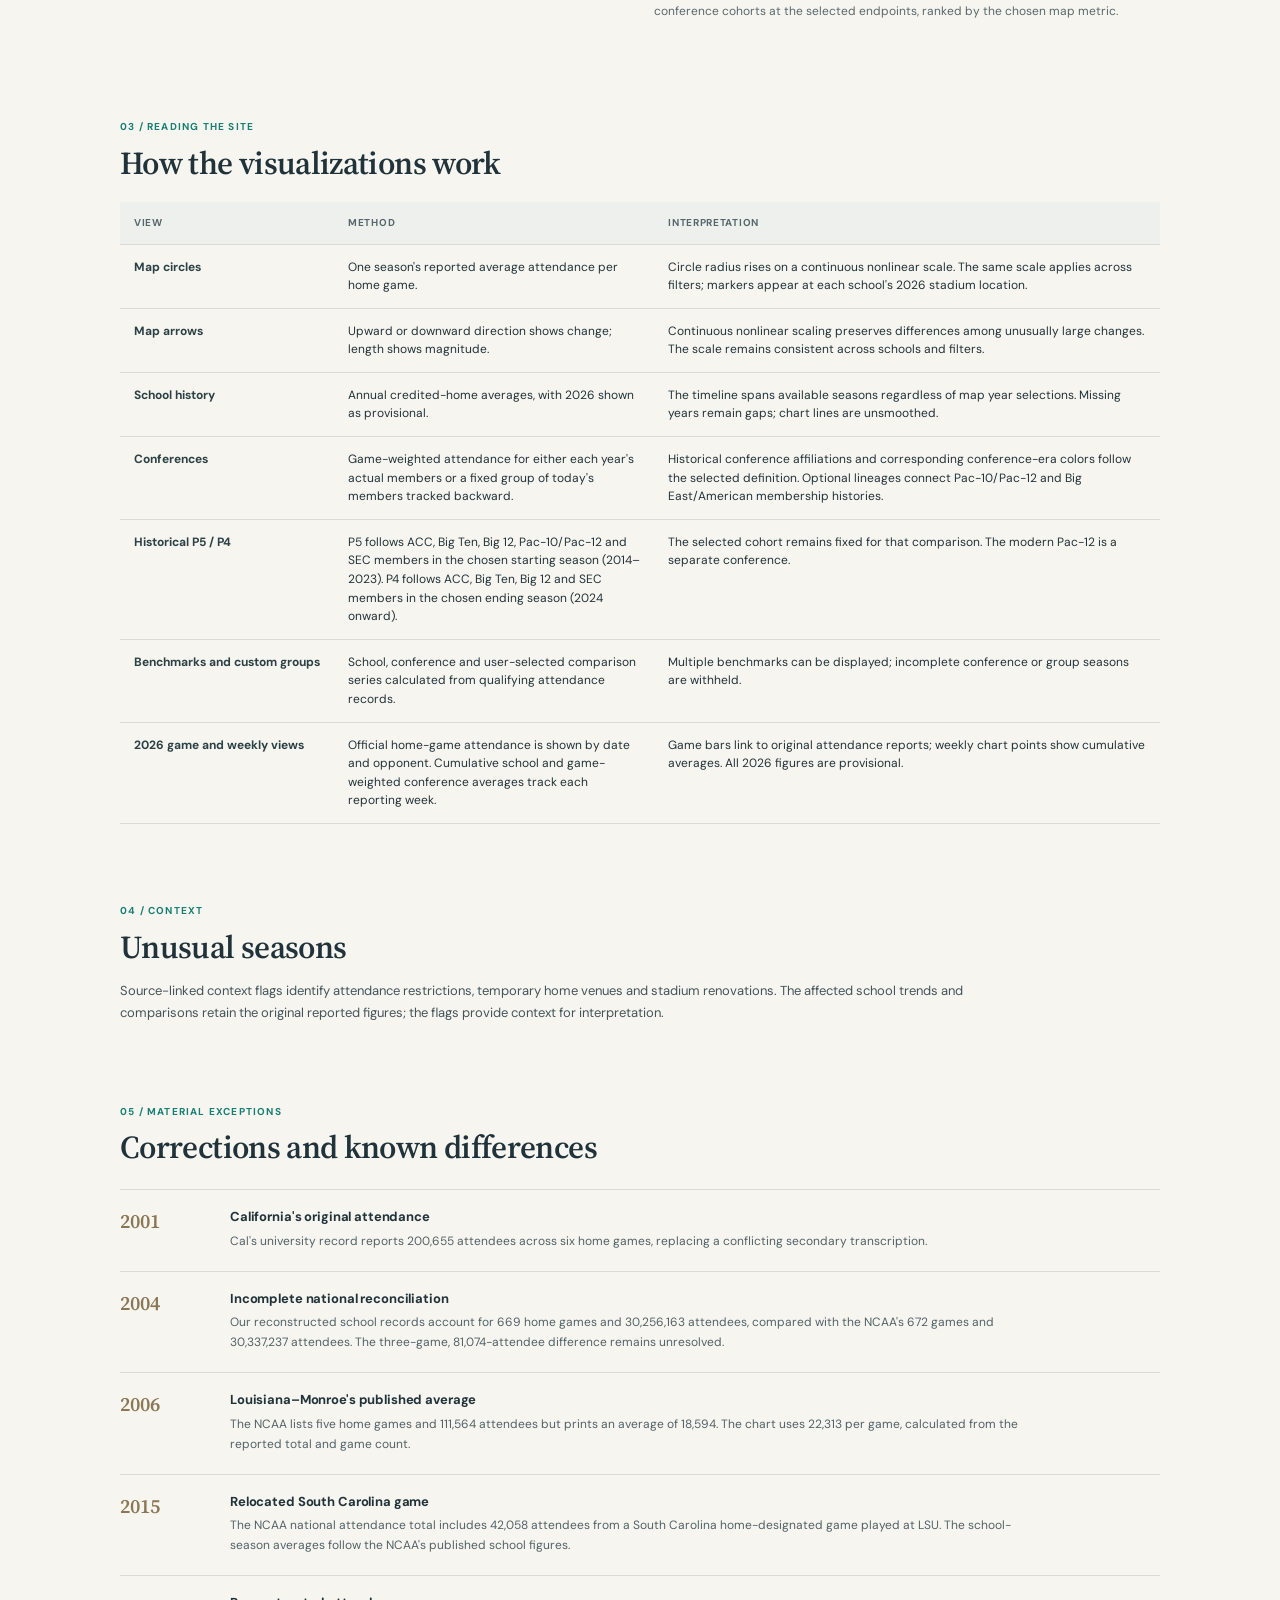
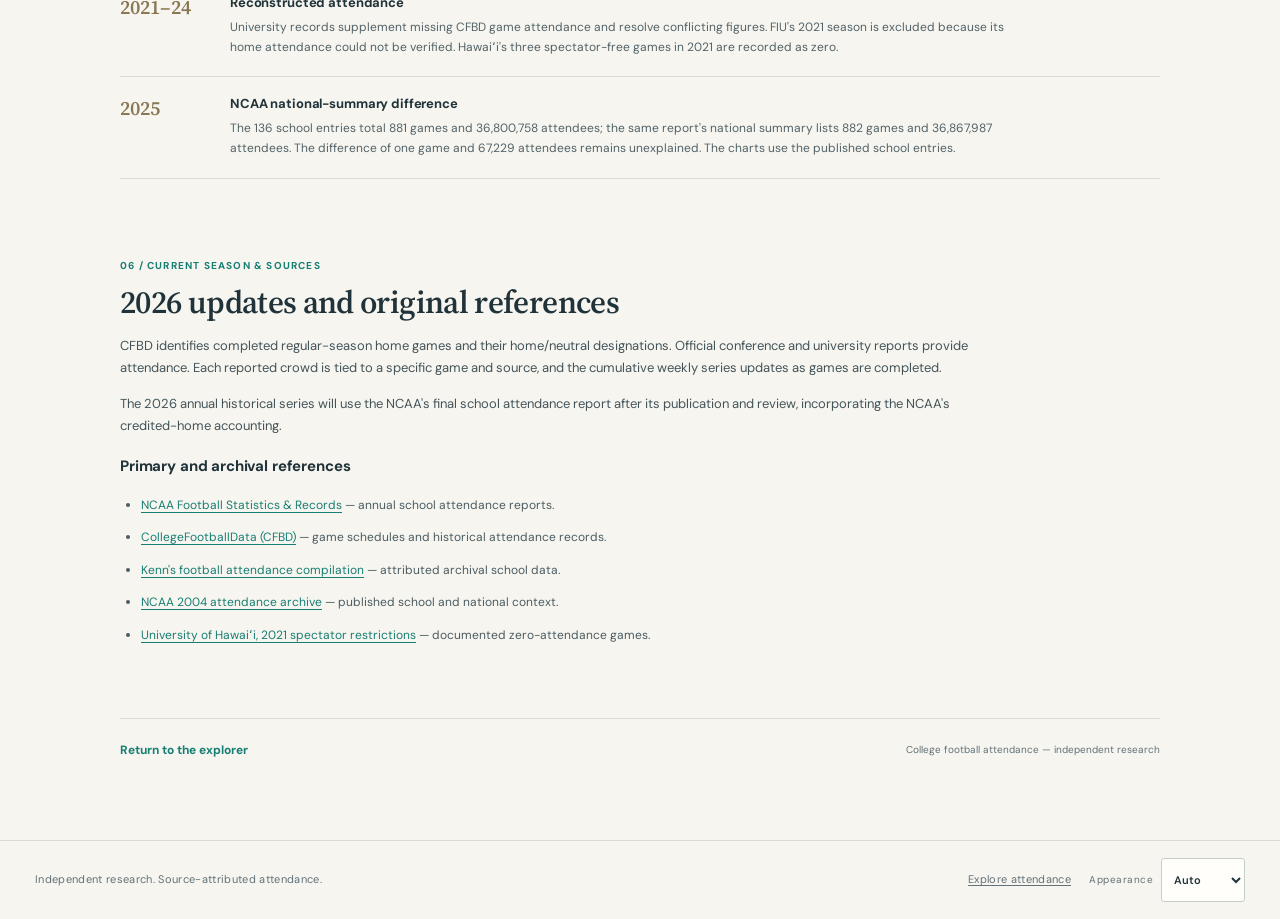
==== commit 3f888c48: "Publish validated minimum attendance filter (private CI 43374326674)" ====
--- a/methodology.html
+++ b/methodology.html
@@ -9,7 +9,7 @@
   <link rel="preconnect" href="https://fonts.googleapis.com">
   <link rel="preconnect" href="https://fonts.gstatic.com" crossorigin>
   <link href="https://fonts.googleapis.com/css2?family=DM+Sans:wght@400;500;600;700&family=Source+Serif+4:wght@400;600&display=swap" rel="stylesheet">
-  <link rel="stylesheet" href="./styles.css?v=34392de29b74">
+  <link rel="stylesheet" href="./styles.css?v=099dc00a0003">
   <script src="./theme.js"></script>
   <link rel="stylesheet" href="./methodology.css">
 </head>
@@ -17,7 +17,7 @@
 <a class="skip-link" href="#methodology-content">Skip to methodology</a>
 <main id="methodology-content" class="methodology-main">
   <a class="methodology-back" href="./index.html">Explore attendance</a>
-  <div class="methodology-eyebrow">DATA &amp; METHODOLOGY <span data-ytd-status>2026 data · provisional</span></div>
+  <div class="methodology-eyebrow">DATA &amp; METHODOLOGY <span data-ytd-status>2026 data (provisional)</span></div>
   <h1>How we count the crowd</h1>
   <p class="methodology-deck">This site compares reported FBS home attendance across schools, seasons and conferences. Sources and accounting rules vary by period. The methods below explain the comparisons and their limitations.</p>
 
@@ -112,10 +112,10 @@
     </ul>
   </section>
 
-  <div class="methodology-bottom"><a href="./index.html">Return to the explorer</a><span>College football attendance · Independent research</span></div>
+  <div class="methodology-bottom"><a href="./index.html">Return to the explorer</a><span>College football attendance — independent research</span></div>
 </main>
 <footer class="site-footer">
-  <span>Independent research · source-attributed attendance</span>
+  <span>Independent research. Source-attributed attendance.</span>
   <div class="site-footer-actions">
     <a href="./index.html">Explore attendance</a>
     <label class="theme-picker footer-theme"><span>Appearance</span><select id="themeMode" aria-label="Appearance" title="Appearance"><option value="auto">Auto</option><option value="light">Light</option><option value="dark">Dark</option></select></label>
@@ -133,10 +133,10 @@
     const when = new Date(audit.data_through).toLocaleDateString("en-US", {
       timeZone: "UTC", year: "numeric", month: "long", day: "numeric"
     });
-    const label = "2026 data through " + when + " · provisional";
+    const label = "2026 data through " + when + " (provisional)";
     nodes.forEach(node => {node.textContent = label;});
   } catch {
-    nodes.forEach(node => {node.textContent = "2026 data · provisional (date unavailable)";});
+    nodes.forEach(node => {node.textContent = "2026 provisional data (date unavailable)";});
   }
 </script>
 </body>
--- a/styles.css
+++ b/styles.css
@@ -23,11 +23,10 @@
 .focus-field{min-width:190px;max-width:230px;flex:1.1}
 .conference-field{min-width:147px;max-width:205px;flex:1}
 .school-field{min-width:177px;max-width:250px;flex:1.4}
-.metric-switch{display:flex;align-items:center;border:1px solid var(--field-border);border-radius:5px;margin-left:auto;overflow:hidden;min-height:39px}
-.metric-button{background:transparent;border:0;color:var(--soft);font-size:12px;padding:9px 12px;white-space:nowrap}
-.metric-button+.metric-button{border-left:1px solid var(--rule)}
-.metric-button:hover{background:#eff1ef}
-.metric-button.active{background:#263e44;color:#fff}
+.metric-switch{display:flex;align-items:stretch;gap:3px;padding:3px;border:1px solid var(--field-border);border-radius:8px;margin-left:auto;min-height:44px}
+.metric-button{appearance:none;display:flex;align-items:center;justify-content:center;background:transparent;border:0;border-radius:5px;color:var(--soft);font-size:12px;line-height:1.2;padding:7px 12px;white-space:nowrap;min-height:36px}
+.metric-button:hover:not(.active){background:var(--surface-hover)}
+.metric-button.active{background:#263e44;color:#fff;font-weight:600}
 .metric-button:disabled{cursor:not-allowed;opacity:.4}
 .context-note{font-size:12px;color:var(--soft);margin:8px 0 12px;min-height:18px}
 .map-layout{width:100%;display:grid;grid-template-columns:minmax(0,1.75fr) minmax(320px,1fr);gap:27px;align-items:start}
@@ -55,6 +54,7 @@
 .map-tooltip b{display:block;font-size:13px}
 .map-tooltip span{display:block;font-size:15px;font-weight:700;margin:3px 0}
 .map-tooltip small{display:block;font-size:11px;color:var(--soft);line-height:1.4}
+.map-tooltip-averages{white-space:pre-line}
 .map-school-chooser{position:absolute;z-index:6;width:235px;max-width:calc(100% - 12px);max-height:265px;overflow-y:auto;background:#fff;border:1px solid #d5dcd9;box-shadow:0 7px 22px #152f2a28;border-radius:4px;padding:5px;pointer-events:auto}
 .map-school-chooser[hidden]{display:none}
 .map-chooser-head{display:flex;align-items:center;justify-content:space-between;padding:4px 8px 6px;color:#34474b;font-size:12px}
@@ -117,7 +117,11 @@
 .trend-controls .field{min-width:165px;max-width:285px}
 .school-compare-control{display:flex;flex-direction:column;gap:5px;min-width:185px;max-width:305px;flex:0 1 285px}
 .school-compare-control .field{min-width:0;max-width:none;width:100%}
-.suggested-comparisons{display:flex;align-items:baseline;flex-wrap:wrap;gap:4px 5px;font-size:10px;line-height:1.35}
+.suggested-comparisons{display:flex;align-items:baseline;flex-wrap:wrap;gap:4px 5px;font-size:10px;line-height:1.35;flex:0 0 100%;width:100%}
+.selected-comparison-schools{display:flex;align-items:center;flex-wrap:wrap;gap:5px 7px;flex:0 0 100%;width:100%;font-size:11px;color:var(--soft)}
+.selected-comparison-chip{display:inline-flex;align-items:center;gap:6px;border:1px solid var(--rule);border-radius:14px;background:var(--surface);color:var(--ink);padding:3px 8px;font-size:11px}
+.selected-comparison-chip:hover{border-color:var(--rise)}
+.selected-comparison-chip .remove-mark{font-size:14px;line-height:1;color:var(--soft)}
 .suggested-comparisons-label{color:var(--soft);margin-right:2px}
 .suggested-school-chip{border:1px solid var(--rule);border-radius:12px;padding:2px 7px;background:var(--surface);color:var(--soft);font-size:10px;line-height:1.4}
 .suggested-school-chip:hover,.suggested-school-chip[aria-pressed="true"]{color:var(--rise);border-color:var(--rise)}
@@ -229,7 +233,7 @@
  .conference-field{grid-column:1 / 3;max-width:none}
  .school-field{grid-column:3 / 4;max-width:none;min-width:0}
  .metric-switch{grid-column:1 / -1;width:100%}
- .metric-button{flex:1;padding:7px 4px;font-size:11px}
+ .metric-button{flex:1;min-width:0;padding:7px 4px;font-size:11px}
  .field{min-width:0}
  .field>span{font-size:9px}
  .map-topline h2{font-size:18px}
@@ -254,6 +258,8 @@
  .trend-controls{display:grid;grid-template-columns:repeat(2,minmax(0,1fr));gap:9px}
  .trend-controls .field{min-width:0;max-width:none}
  .school-compare-control{min-width:0;max-width:none;width:100%}
+ .selected-comparison-schools{grid-column:1/-1}
+ .suggested-comparisons{grid-column:1/-1}
  .additional-benchmark-row{grid-column:1/-1}
  .additional-benchmark-row .field{min-width:0;max-width:100%;flex:1 1 160px}
  .trend-controls .subtle-check{min-height:25px}
@@ -357,7 +363,7 @@
 [data-theme="dark"] .field select:disabled{background:#202c35;color:#a5b2b9;opacity:.65}
 [data-theme="dark"] .metric-switch{border-color:var(--field-border)}
 [data-theme="dark"] .metric-button{color:var(--ink)}
-[data-theme="dark"] .metric-button:hover,[data-theme="dark"] .map-zoom button:hover{background:var(--surface-hover)}
+[data-theme="dark"] .metric-button:hover:not(.active),[data-theme="dark"] .map-zoom button:hover{background:var(--surface-hover)}
 [data-theme="dark"] .metric-button.active,[data-theme="dark"] .mover-type-button.active{background:#466e7e;color:#fff}
 [data-theme="dark"] .state-shape{fill:var(--map-land);stroke:var(--map-border)}
 [data-theme="dark"] .map-marker.active .marker-arrow,[data-theme="dark"] .map-marker.active .marker-tip{
@@ -469,3 +475,133 @@
  .conference-comparison-summary .conference-comparison-subtitle{order:3;flex-basis:100%;font-size:10px}
  .conference-comparison-action{font-size:11px}
 }
+
+/* Contextual Key Stats and selected-school details in the map sidebar. */
+.sidebar-view-switch{display:flex;align-items:center;gap:18px;border-bottom:1px solid var(--rule);margin:0 0 12px}
+.sidebar-view-button{background:transparent;border:0;border-bottom:2px solid transparent;color:var(--soft);font-size:12px;font-weight:600;padding:6px 0 8px}
+.sidebar-view-button.active{color:var(--ink);border-bottom-color:var(--rise)}
+.map-sidebar .movers-section{border-top:0;margin:0;padding:0}
+.map-sidebar .movers-section h2{font-size:20px}
+.map-sidebar .mover-list{grid-template-columns:minmax(0,1fr);column-gap:0}
+.map-sidebar .mover-item{padding:11px 3px}
+.map-sidebar .mover-school{white-space:normal}
+
+/* Cohesive Key Stats: pooled per-game averages, summary, and notable schools. */
+.map-sidebar .movers-section{margin:0;padding:0;border:0}
+.map-sidebar .movers-heading{gap:7px 10px}
+.map-sidebar .movers-section h2{font-size:21px}
+.map-sidebar .stats-grid{display:grid;grid-template-columns:repeat(2,minmax(0,1fr));gap:1px;background:var(--rule);border-block:1px solid var(--rule);margin:10px 0 12px;align-items:stretch}
+.map-sidebar .stats-grid .stat{border:0;background:var(--paper);padding:9px 7px;gap:4px;min-width:0}
+.map-sidebar .stats-grid .stat span{font-size:9px;white-space:normal;line-height:1.25}
+.map-sidebar .stats-grid .stat strong{font:600 22px/1.15 "Source Serif 4",Georgia,serif;white-space:nowrap;font-variant-numeric:tabular-nums}
+.map-sidebar .stats-grid .stat small{font-size:10px;line-height:1.2;white-space:normal;overflow:visible;max-width:none}
+.map-sidebar .stats-grid .stat--overall strong{color:var(--rise)}
+.map-sidebar .stats-grid .stat--directions{display:grid;grid-template-columns:repeat(2,minmax(0,1fr));gap:7px;align-items:start}
+.map-sidebar .direction-kpi{display:flex;flex-direction:column;gap:3px;min-width:0}
+.map-sidebar .direction-kpi+.direction-kpi{padding-left:7px;border-left:1px solid var(--rule)}
+.map-sidebar .direction-kpi span{font-size:9px;white-space:normal}
+.map-sidebar .direction-kpi strong{font-size:19px!important}
+.map-sidebar .direction-kpi small{font-size:9px!important}
+.map-sidebar .mover-list{grid-template-columns:minmax(0,1fr);column-gap:12px}
+.map-sidebar .mover-item{padding:9px 4px;row-gap:3px}
+.map-sidebar .mover-label{font-size:9px}
+.map-sidebar .mover-school,.map-sidebar .mover-value{font-size:13px}
+.map-sidebar .mover-value small{font-size:9px}
+@media(min-width:1300px){
+ .map-sidebar .mover-list{grid-template-columns:repeat(2,minmax(0,1fr))}
+ .map-sidebar .mover-item{min-height:83px}
+}
+.trends-section .school-card{display:grid;grid-template-columns:repeat(3,minmax(0,1fr));column-gap:16px;row-gap:9px;max-width:none;padding:8px 0 13px;margin:0 0 14px;border-bottom:1px solid var(--rule)}
+.trends-section .school-summary-heading{grid-column:1/-1}
+.trends-section #selectedName{display:none}
+.trends-section .school-stat{min-width:0}
+.trends-section .school-stat--change{grid-column:auto}
+.trends-section .school-stat strong{font-size:23px}
+.trends-section .school-sources{grid-column:1/-1;flex-direction:row;flex-wrap:wrap;gap:4px 18px}
+.trends-section .school-source{max-width:100%}
+.trends-section .quick-trend[hidden]{display:none!important}
+@media(max-width:620px){
+ .trends-section .school-card{grid-template-columns:repeat(2,minmax(0,1fr));gap:9px}
+ .trends-section .school-stat--change{grid-column:1/-1}
+ .trends-section .school-sources{flex-direction:column;gap:2px}
+}
+.conference-comparison-header{margin-bottom:6px}
+.conference-comparison-membership select{height:34px}
+@media(min-width:1020px){
+ .conference-comparison-section[open]{display:block;position:relative}
+ .conference-comparison-section[open] .conference-comparison-summary{margin-bottom:12px}
+ .conference-comparison-section[open] .conference-comparison-header{position:absolute;top:18px;right:91px;z-index:2;margin:0}
+ .conference-comparison-section[open] .conference-comparison-membership{display:flex;flex-direction:row;align-items:center;gap:8px;min-width:0}
+ .conference-comparison-section[open] .conference-comparison-membership>span{white-space:nowrap}
+ .conference-comparison-section[open] .conference-comparison-membership select{width:215px}
+}
+
+/* Keep change and percentage on one baseline and reuse map-side whitespace for selected school. */
+.map-sidebar .stat-overall-value{display:flex;align-items:baseline;gap:9px;white-space:nowrap;min-width:0}
+.map-sidebar .stat-overall-value small{font-size:11px;line-height:1;white-space:nowrap;flex:0 1 auto}
+.map-sidebar .stat-overall-value small:empty{display:none}
+.map-sidebar .sidebar-school-card{display:grid;grid-template-columns:repeat(3,minmax(0,1fr));gap:8px 11px;margin:15px 0 0;padding:14px 2px 0;border-top:1px solid var(--rule);max-width:none}
+.map-sidebar .sidebar-school-card[hidden]{display:none}
+.map-sidebar .sidebar-school-card .school-summary-heading{display:flex;flex-wrap:wrap;align-items:baseline;gap:4px 13px;grid-column:1/-1}
+.map-sidebar .sidebar-school-card .school-summary-heading h2{font-size:21px}
+.map-sidebar .sidebar-school-card .school-stat{min-width:0}
+.map-sidebar .sidebar-school-card .school-stat--change{grid-column:auto}
+.map-sidebar .sidebar-school-card .school-stat strong{font-size:20px;white-space:nowrap}
+.map-sidebar .sidebar-school-card .school-sources{display:flex;grid-column:1/-1;flex-direction:row;flex-wrap:wrap;gap:3px 12px}
+.map-sidebar .sidebar-school-card .school-source{font-size:10px}
+.map-sidebar .sidebar-school-card .quick-trend[hidden]{display:none}
+@media(max-width:620px){
+ .map-sidebar .sidebar-school-card{grid-template-columns:repeat(3,minmax(0,1fr))}
+ .map-sidebar .sidebar-school-card .school-summary-heading{gap:3px 9px}
+ .map-sidebar .sidebar-school-card .school-stat strong{font-size:17px}
+ .map-sidebar .sidebar-school-card .school-sources{flex-direction:column}
+ .map-sidebar .stat-overall-value{gap:6px}
+ .map-sidebar .stat-overall-value small{font-size:10px}
+}
+
+/* Compact historical comparison controls without narrowing the full-width chart. */
+.trends-section .trend-meta-row{display:flex;align-items:center;flex-wrap:wrap;gap:6px 18px;margin:8px 0 5px;min-height:25px}
+.trends-section .trend-meta-row .benchmark-chips,
+.trends-section .trend-meta-row .trend-membership-note,
+.trends-section .trend-meta-row .chart-key{margin:0}
+.trends-section .trend-meta-row .trend-membership-note{line-height:1.3}
+@media(min-width:1021px){
+ .trends-section .trend-controls{gap:10px 14px}
+ .trends-section .school-compare-control{flex:0 1 310px;max-width:310px}
+ .trends-section .trend-controls>.field{flex:0 1 330px;max-width:330px}
+ .trends-section .additional-benchmark-row{flex:0 1 auto;width:auto;padding-top:22px;gap:9px;align-self:start}
+ .trends-section .additional-benchmark-row .field{flex:0 1 240px;max-width:240px}
+}
+@media(max-width:620px){
+ .trends-section .trend-meta-row{gap:7px 10px}
+ .trends-section .trend-meta-row .chart-key{gap:11px}
+}
+
+/* Pair change extremes and attendance extremes in the same 2×2 grid at every width. */
+.map-sidebar .mover-list{display:grid;grid-template-columns:repeat(2,minmax(0,1fr));gap:0;border-top:1px solid var(--rule)}
+.map-sidebar .mover-item{display:flex;flex-direction:column;align-items:flex-start;justify-content:flex-start;gap:5px;min-width:0;min-height:102px;padding:12px 10px;border:0;border-bottom:1px solid var(--rule);text-align:left}
+.map-sidebar .mover-item:nth-child(odd){border-right:1px solid var(--rule)}
+.map-sidebar .mover-label{font-size:10px;line-height:1.3;letter-spacing:.045em}
+.map-sidebar .mover-school{font-size:14px;line-height:1.25;white-space:normal;overflow:visible;text-overflow:clip;overflow-wrap:anywhere}
+.map-sidebar .mover-value{font-size:18px;line-height:1.12;text-align:left;white-space:normal}
+.map-sidebar .mover-value small{font-size:10px;line-height:1.2;margin-top:2px;white-space:normal}
+@media(max-width:620px){
+ .map-sidebar .mover-list{grid-template-columns:repeat(2,minmax(0,1fr))}
+ .map-sidebar .mover-item{min-height:103px;padding:10px 7px;gap:4px}
+ .map-sidebar .mover-label{font-size:9px;letter-spacing:.02em}
+ .map-sidebar .mover-school{font-size:12px}
+ .map-sidebar .mover-value{font-size:16px}
+ .map-sidebar .mover-value small{font-size:9px}
+}
+
+/* Independent attendance threshold; keep the compact controls and theme tokens. */
+.attendance-minimum{grid-column:1/-1;flex:1 0 100%;display:flex;align-items:center;gap:10px;padding-top:10px;border-top:1px solid var(--rule);min-width:0}
+.attendance-minimum label{font-size:11px;font-weight:600;color:var(--soft);white-space:nowrap}
+.attendance-minimum input[type="range"]{flex:1 1 140px;min-width:45px;max-width:none;accent-color:var(--rise);margin:0;height:32px;cursor:pointer}
+.attendance-minimum input[type="number"]{font:inherit;width:95px;min-width:0;height:36px;padding:5px 7px;color:var(--ink);background:var(--surface);border:1px solid var(--field-border);border-radius:5px}
+.attendance-minimum .text-button{white-space:nowrap;min-height:36px}
+.attendance-minimum .text-button:disabled{opacity:.45;cursor:default}
+@media(max-width:620px){.attendance-minimum{flex-wrap:wrap;gap:5px 10px}.attendance-minimum label{flex-basis:100%}.attendance-minimum input[type="range"]{max-width:none;height:44px}.attendance-minimum input[type="number"],.attendance-minimum .text-button{min-height:44px}}
+
+/* Threshold spans the existing controls grid, without reserved empty cells. */
+@media(max-width:620px){.attendance-minimum{display:grid;grid-template-columns:minmax(0,1fr) 95px auto;align-items:center}.attendance-minimum label{grid-column:1/-1}.attendance-minimum input[type="range"]{width:100%;min-width:0}.attendance-minimum input[type="number"]{width:100%}}
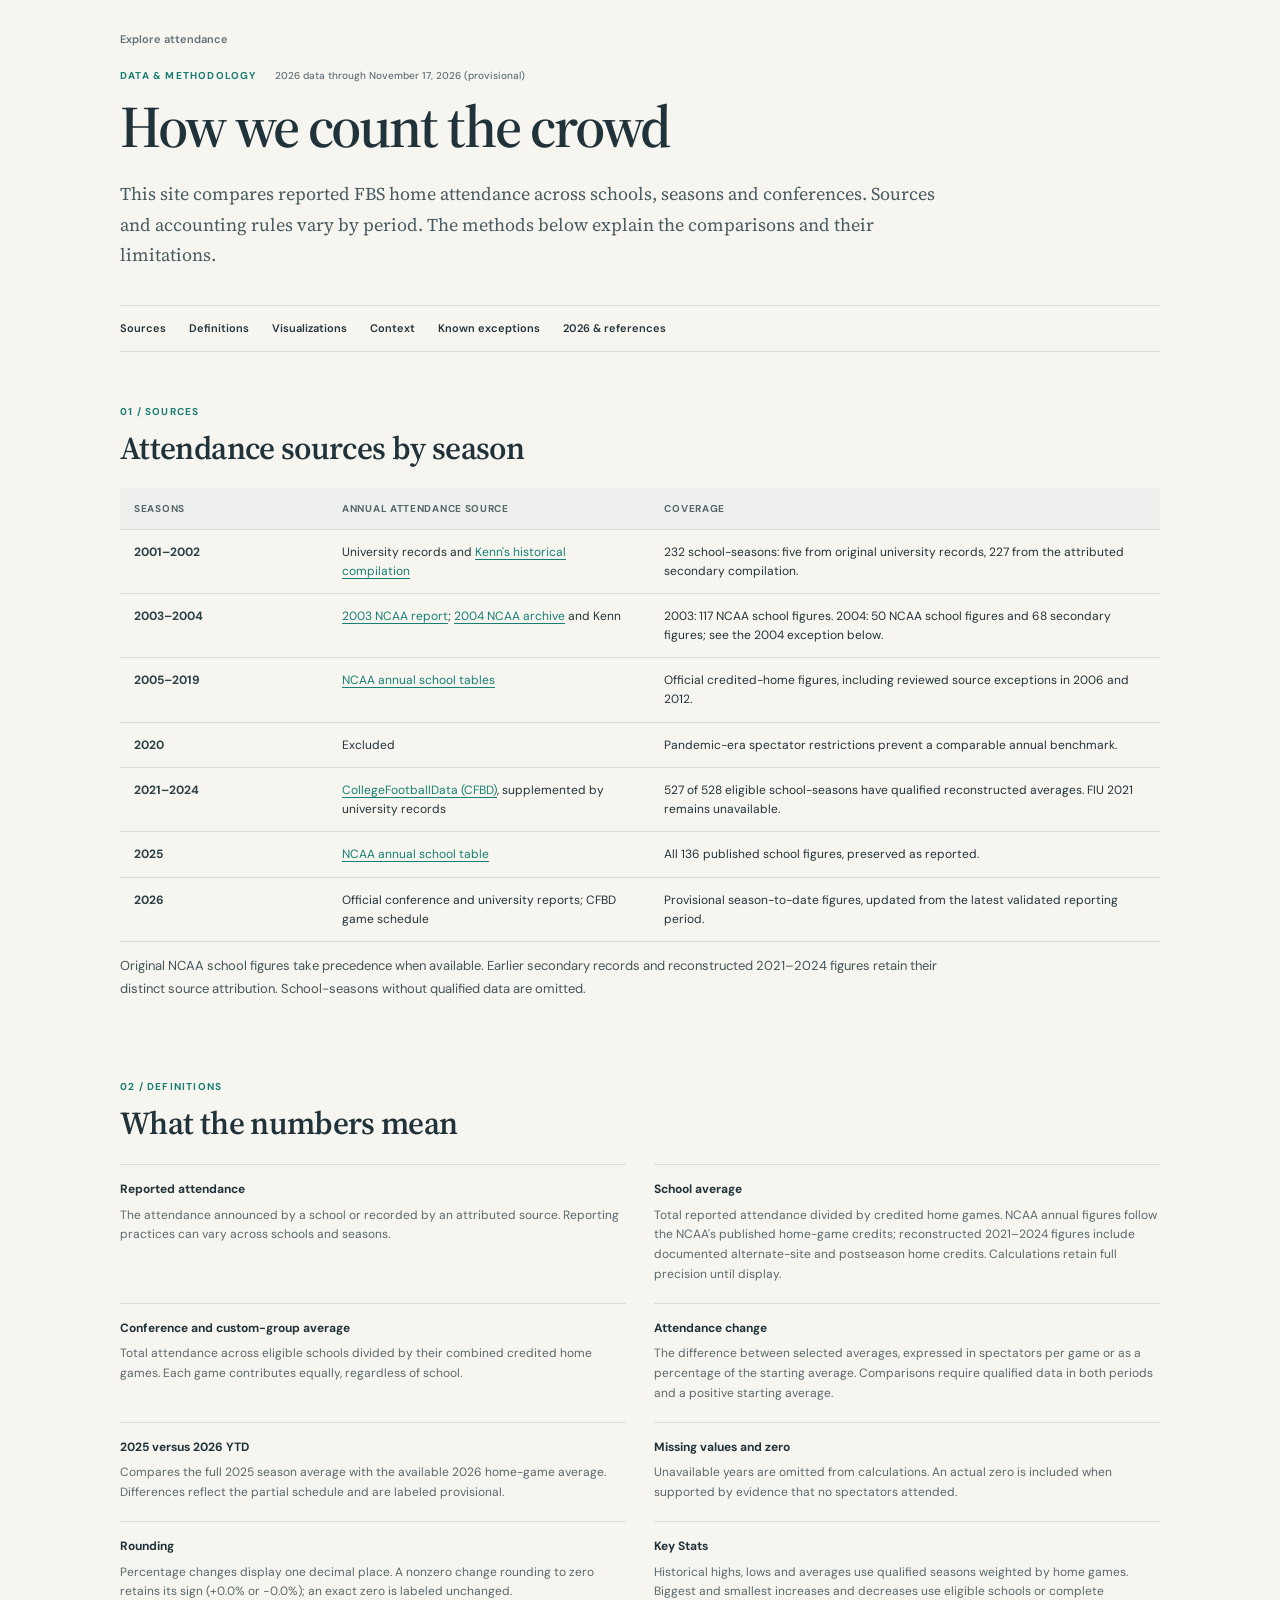
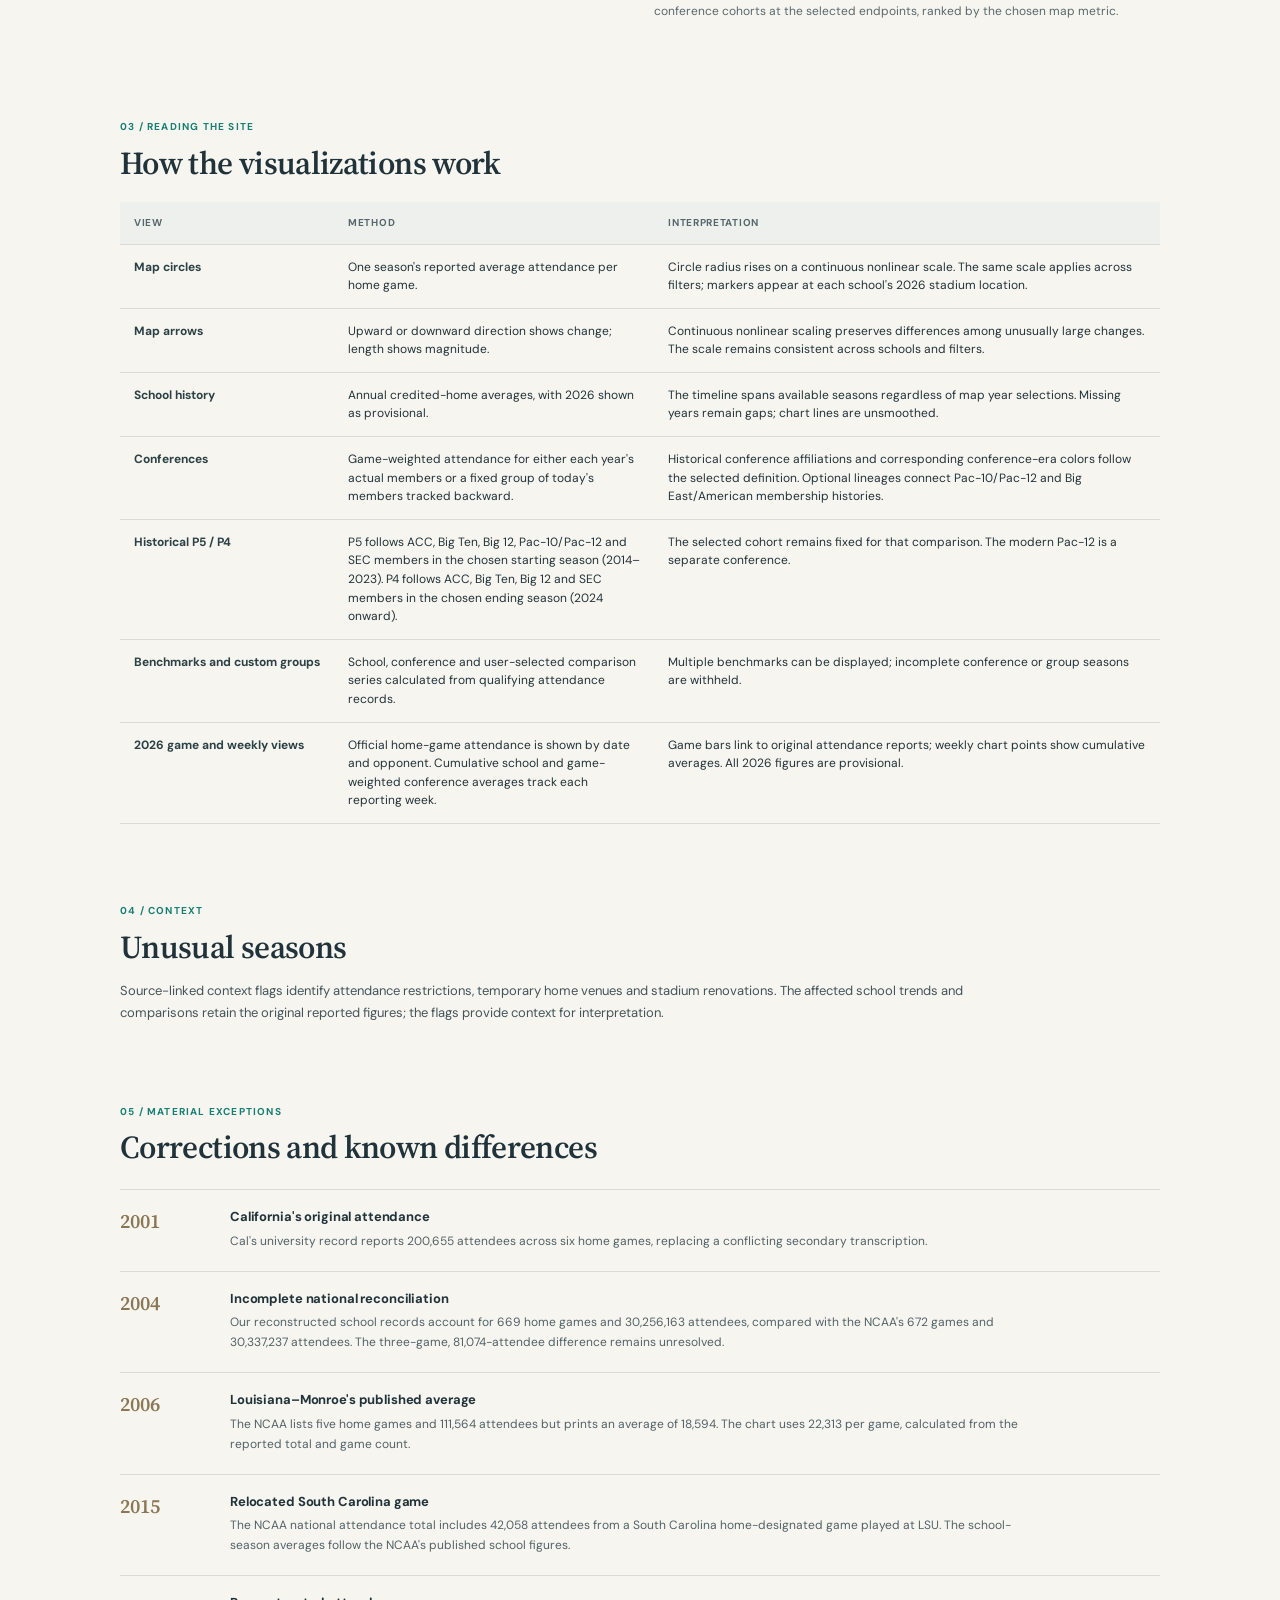
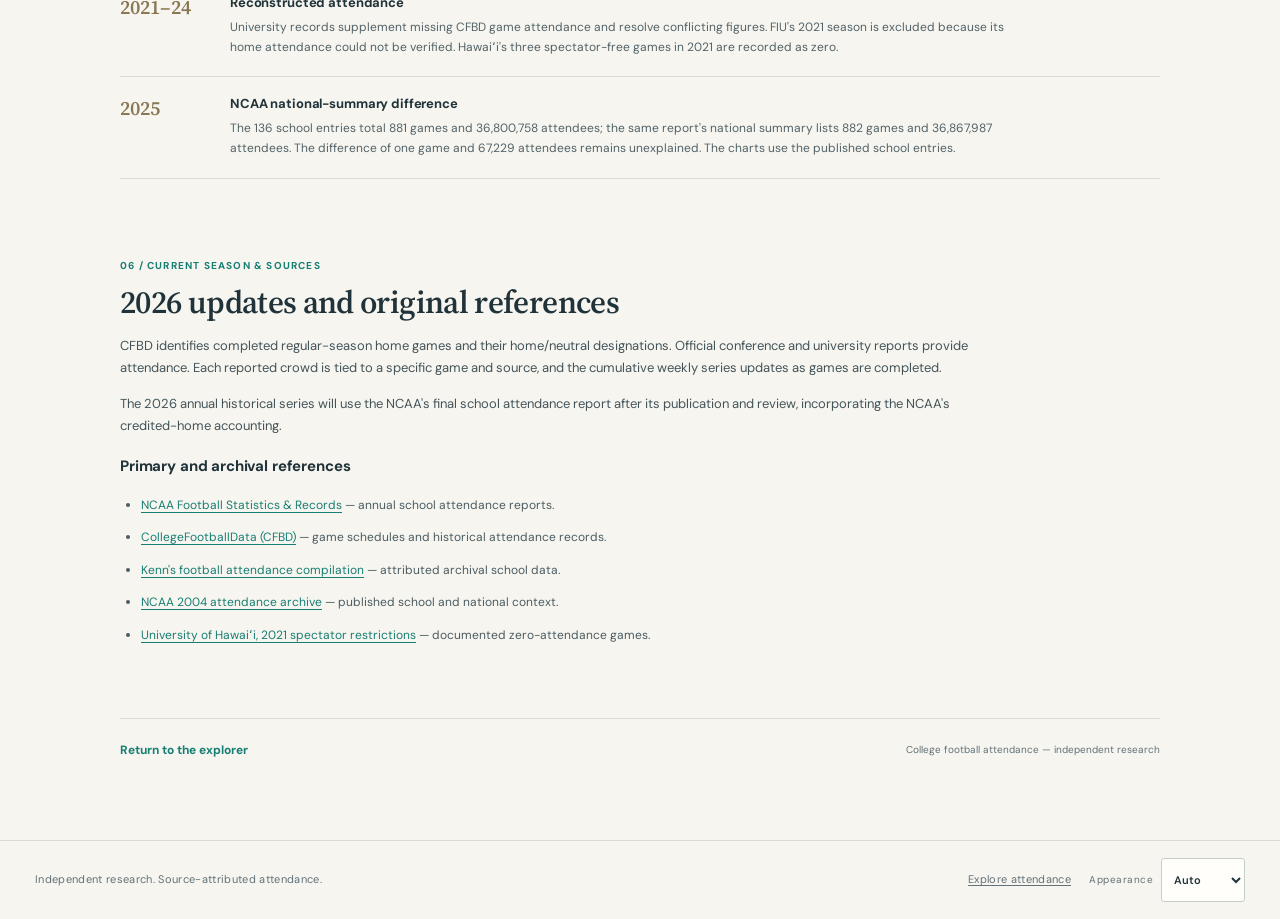
==== commit 55d63a3d: "Stabilize first-paint layout and eliminate mobile load jumps" ====
--- a/methodology.html
+++ b/methodology.html
@@ -9,7 +9,7 @@
   <link rel="preconnect" href="https://fonts.googleapis.com">
   <link rel="preconnect" href="https://fonts.gstatic.com" crossorigin>
   <link href="https://fonts.googleapis.com/css2?family=DM+Sans:wght@400;500;600;700&family=Source+Serif+4:wght@400;600&display=swap" rel="stylesheet">
-  <link rel="stylesheet" href="./styles.css?v=099dc00a0003">
+  <link rel="stylesheet" href="./styles.css?v=8f8840ebf4d0">
   <script src="./theme.js"></script>
   <link rel="stylesheet" href="./methodology.css">
 </head>
--- a/styles.css
+++ b/styles.css
@@ -79,7 +79,7 @@
 .legend-symbol.muted{background:#a4adab;opacity:.6}
 .legend-symbol.flat{width:12px;height:2px;border-radius:0;background:#52636a;position:relative}
 .legend-symbol.flat::after{content:"";position:absolute;right:0;top:-2.5px;width:5px;height:5px;border-top:1.6px solid #52636a;border-right:1.6px solid #52636a;transform:rotate(45deg)}
-.map-length-key{display:flex;align-items:center;gap:13px;flex-wrap:wrap;margin:0 0 10px;font-size:11px;color:#667377}
+.map-length-key{display:flex;align-items:center;gap:13px;flex-wrap:wrap;min-height:30px;margin:0 0 10px;font-size:11px;color:#667377}\n.map-length-key[data-loading="true"]{visibility:hidden}
 .map-length-key[hidden],.legend-item[hidden]{display:none}
 .map-length-lead{font-weight:600;color:#4e5b60}
 .map-length-samples{display:flex;align-items:center;gap:17px;flex-wrap:wrap}
